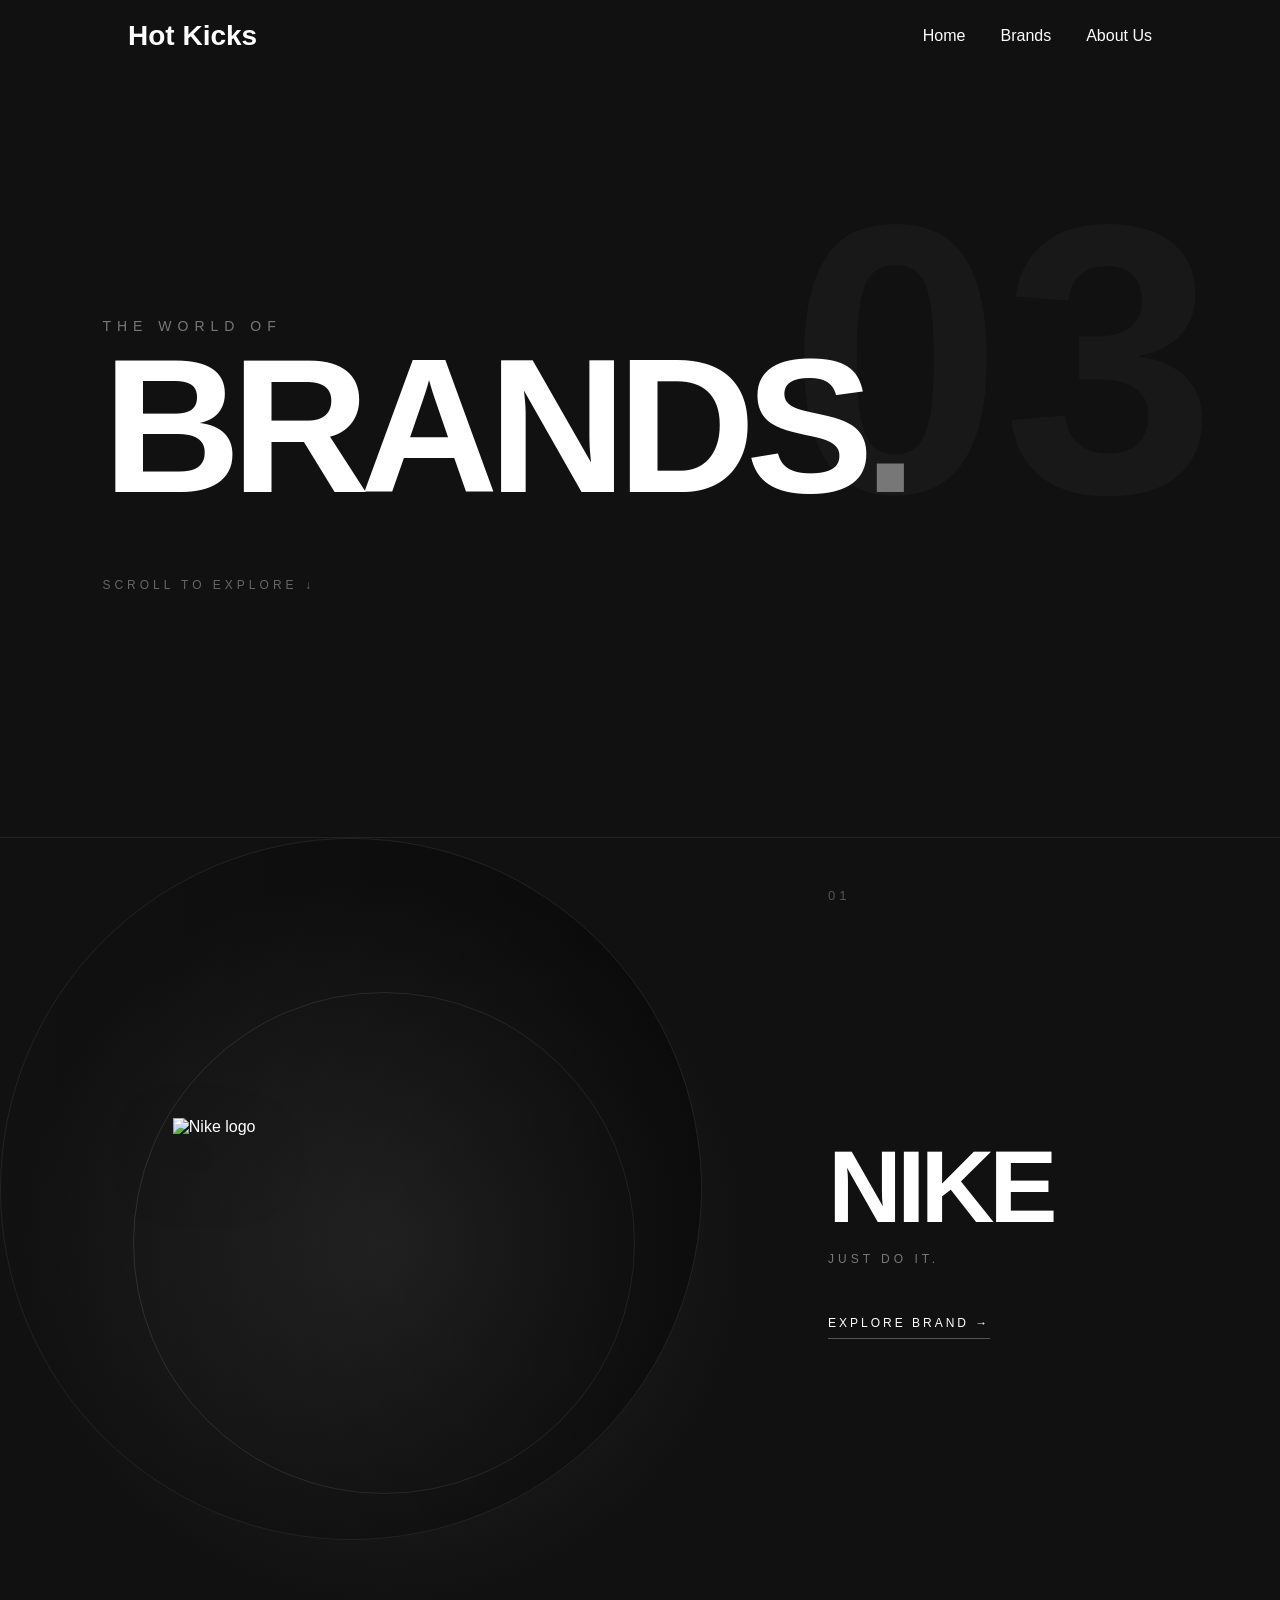
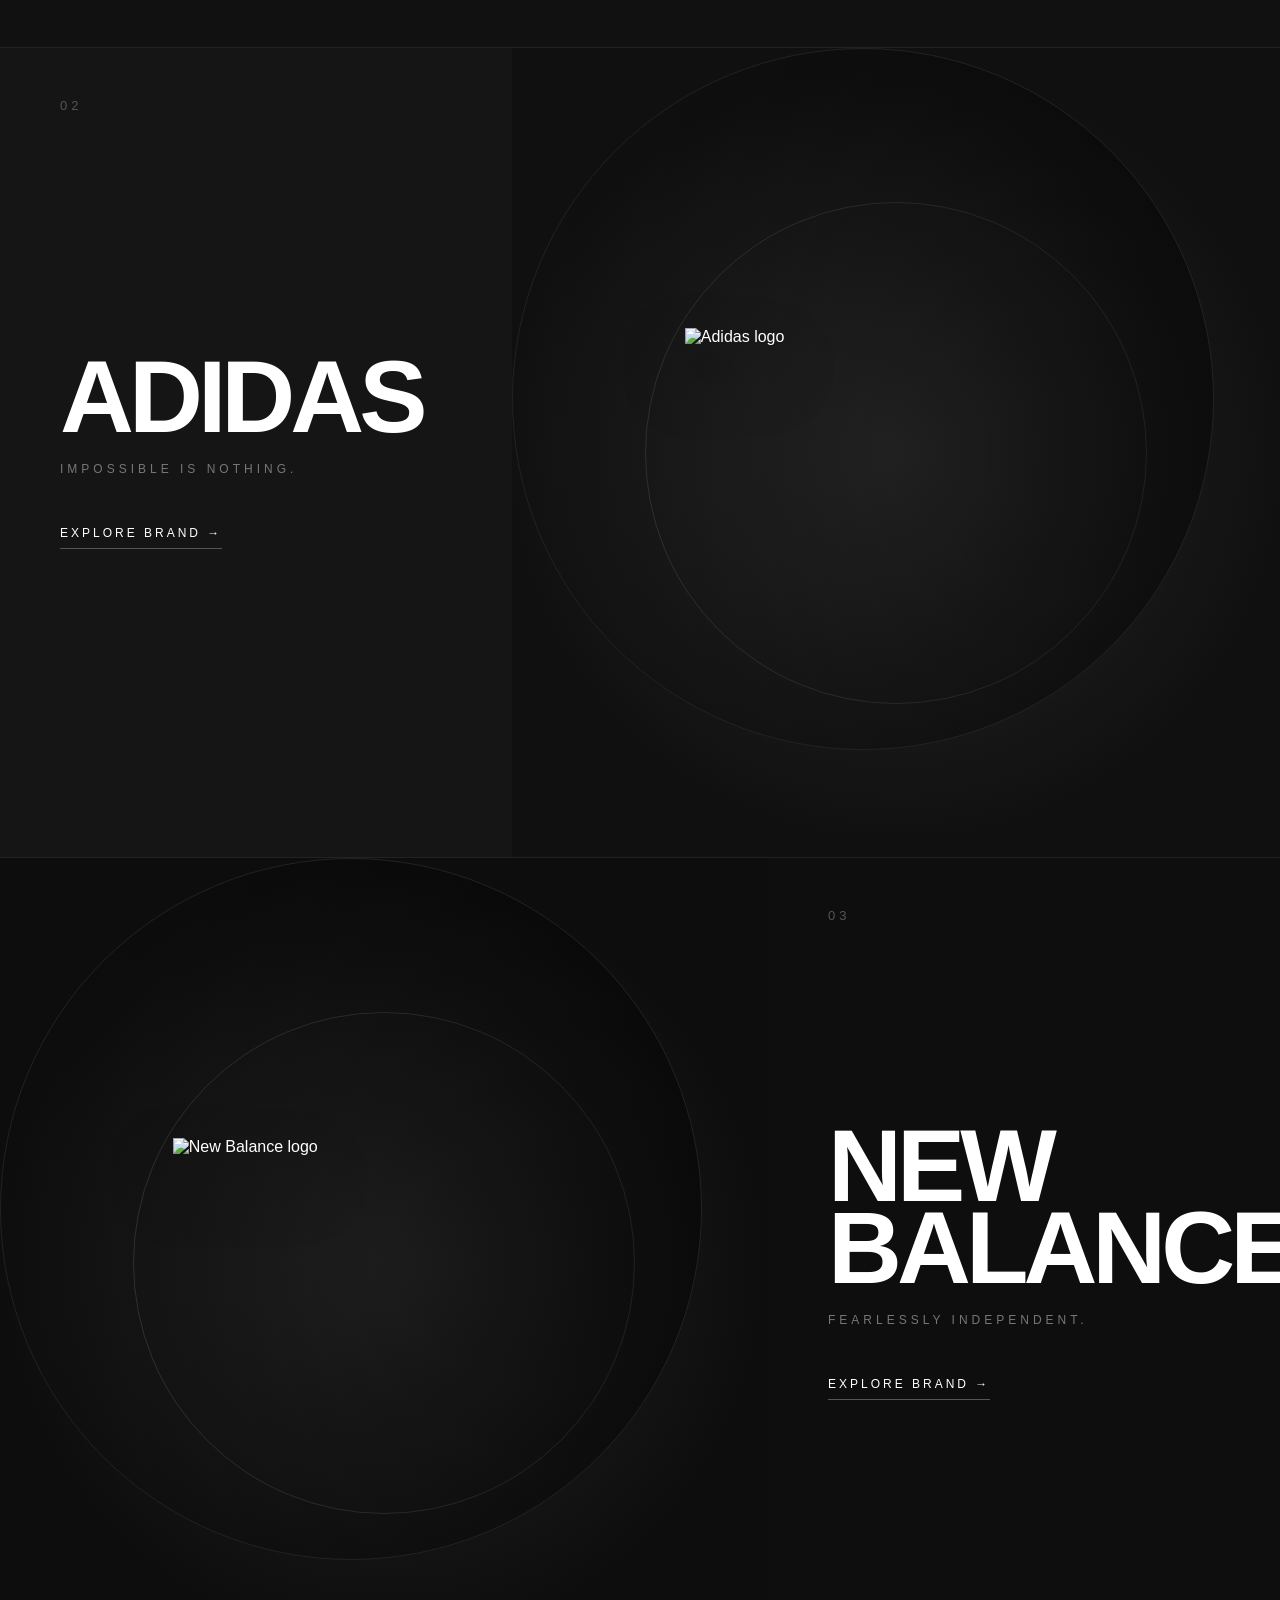
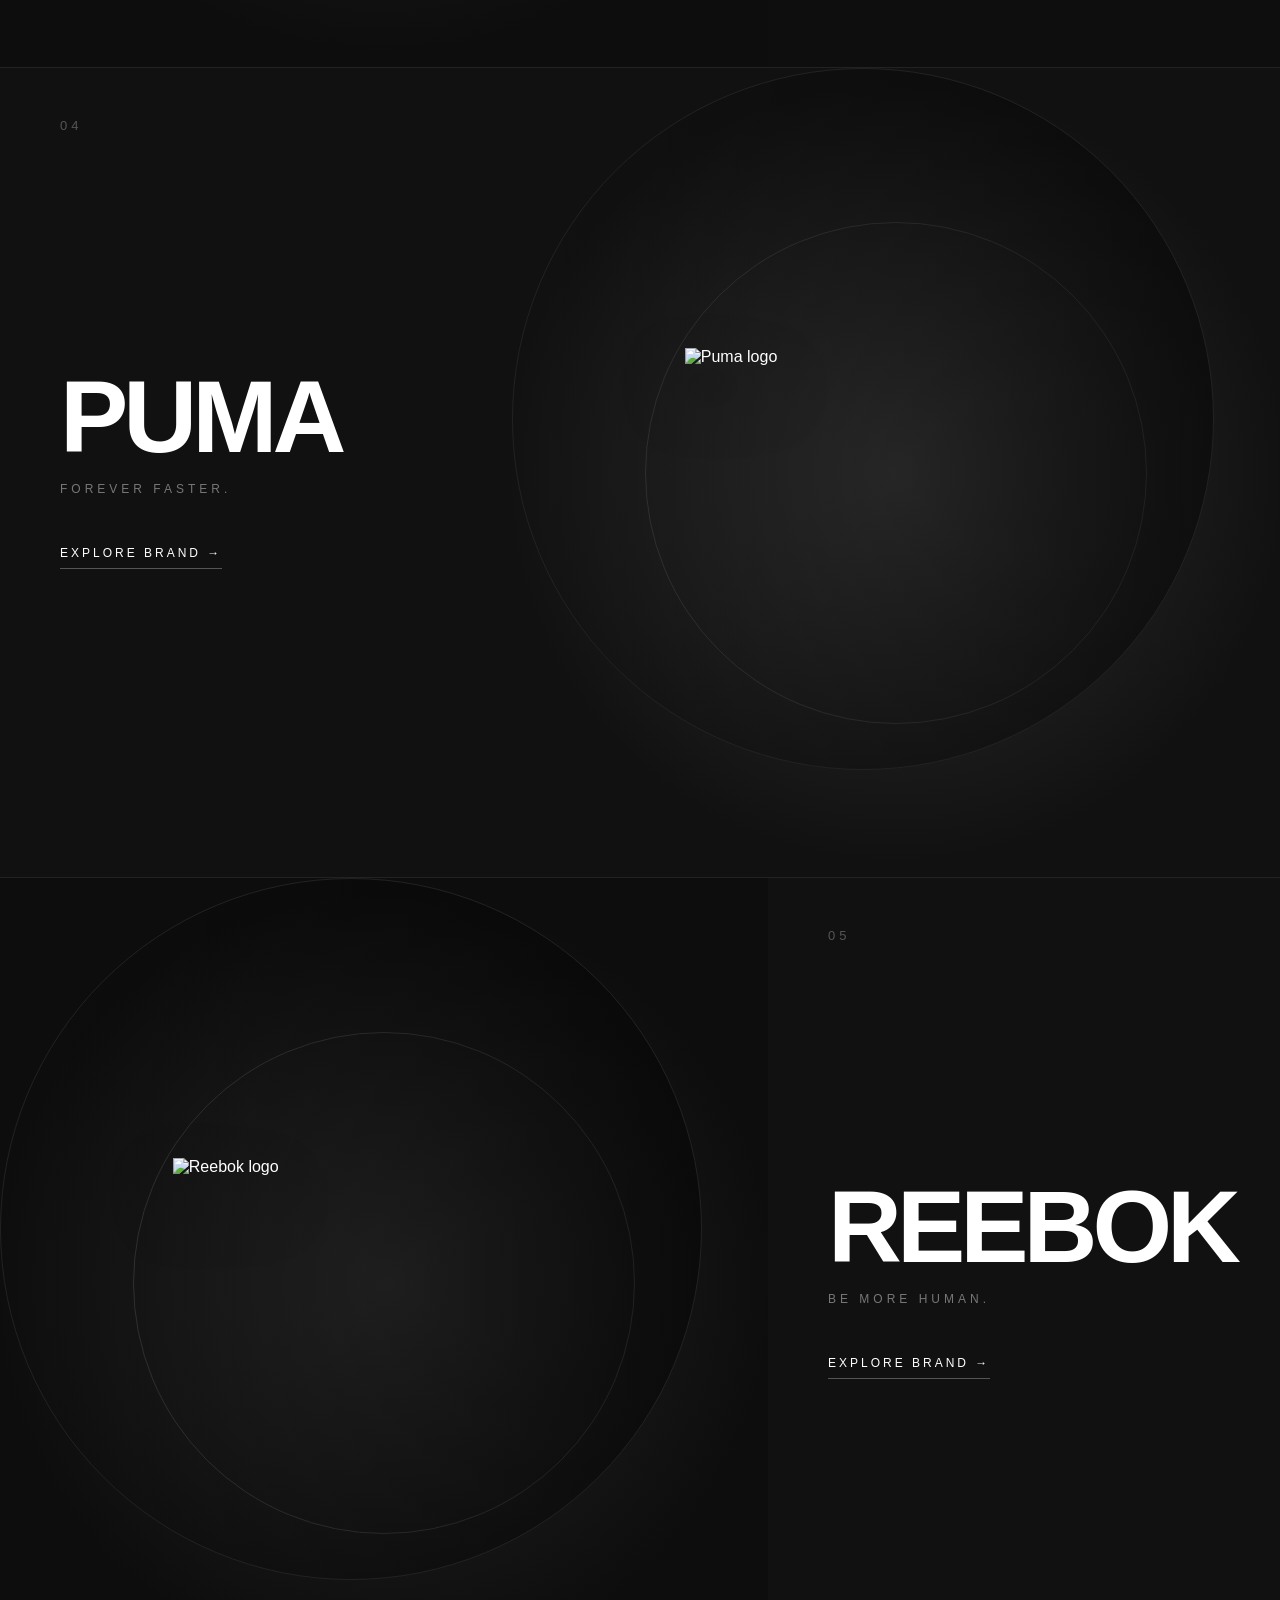
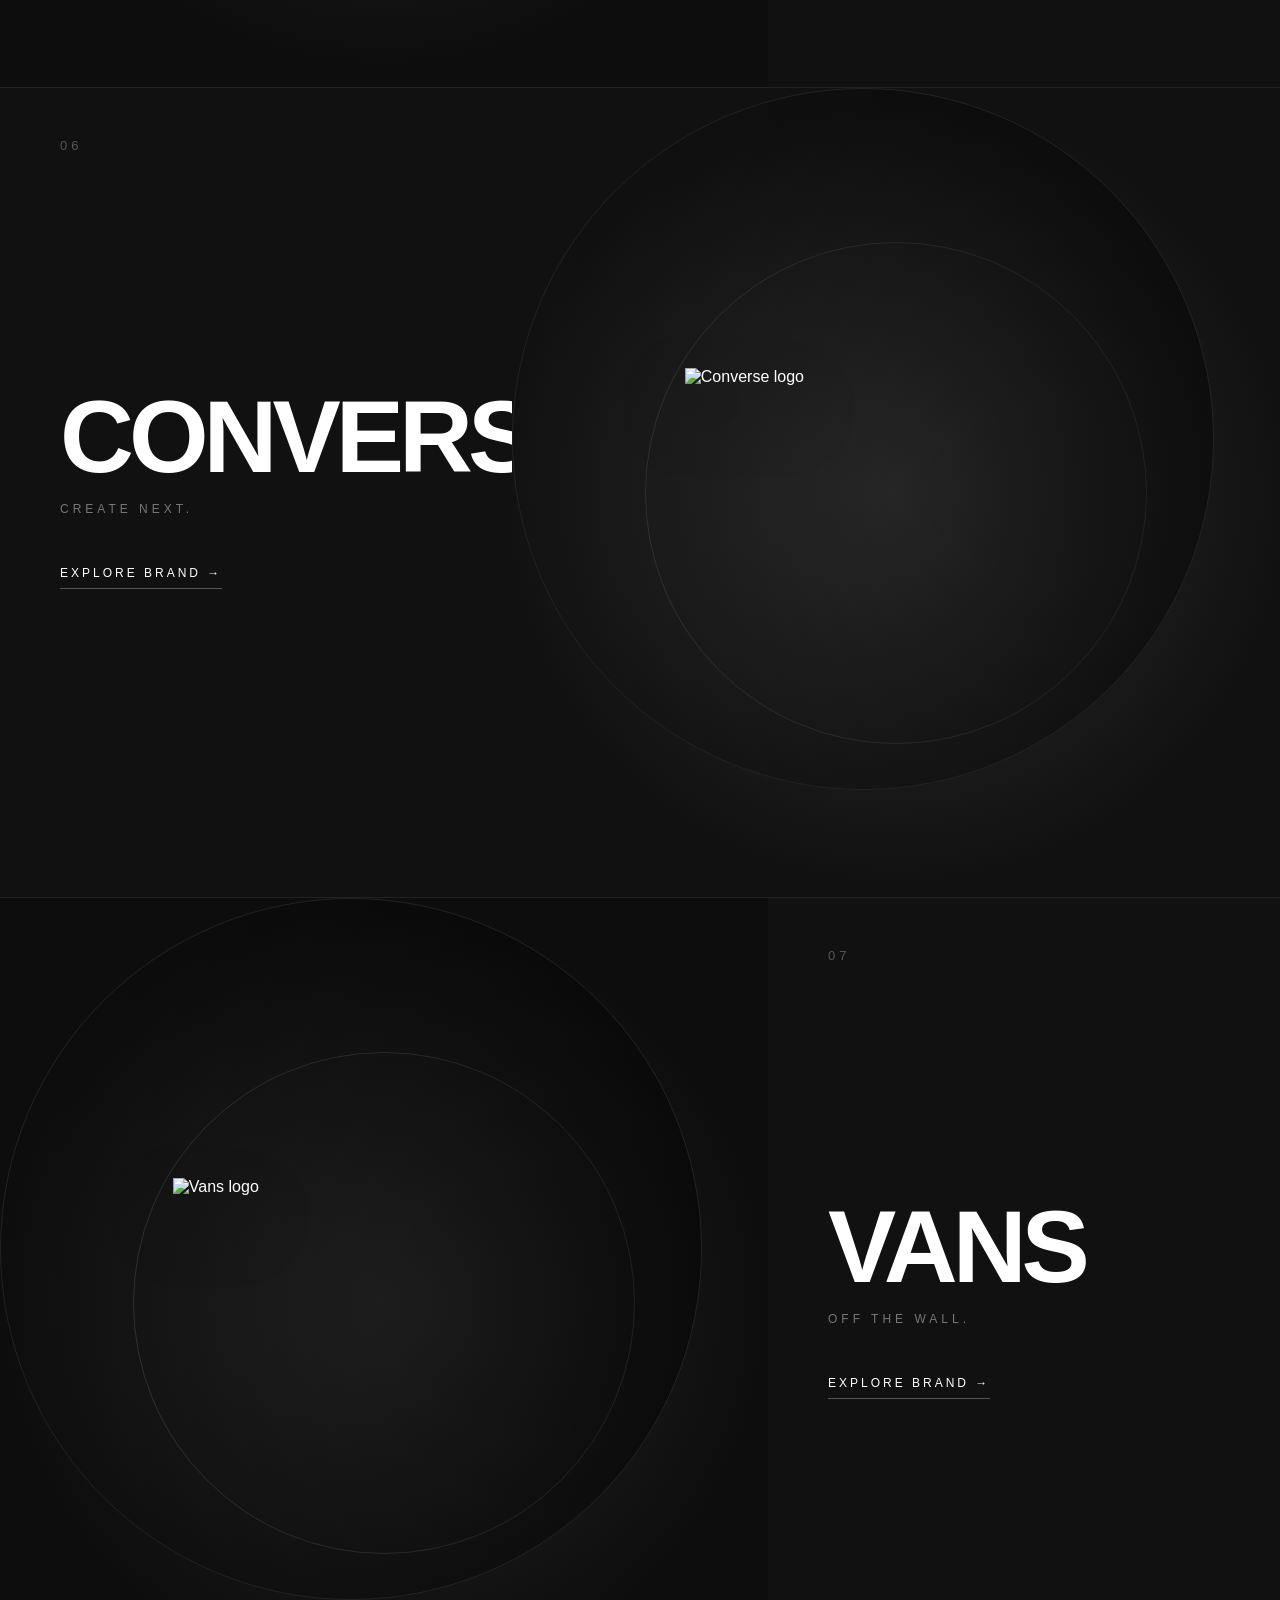
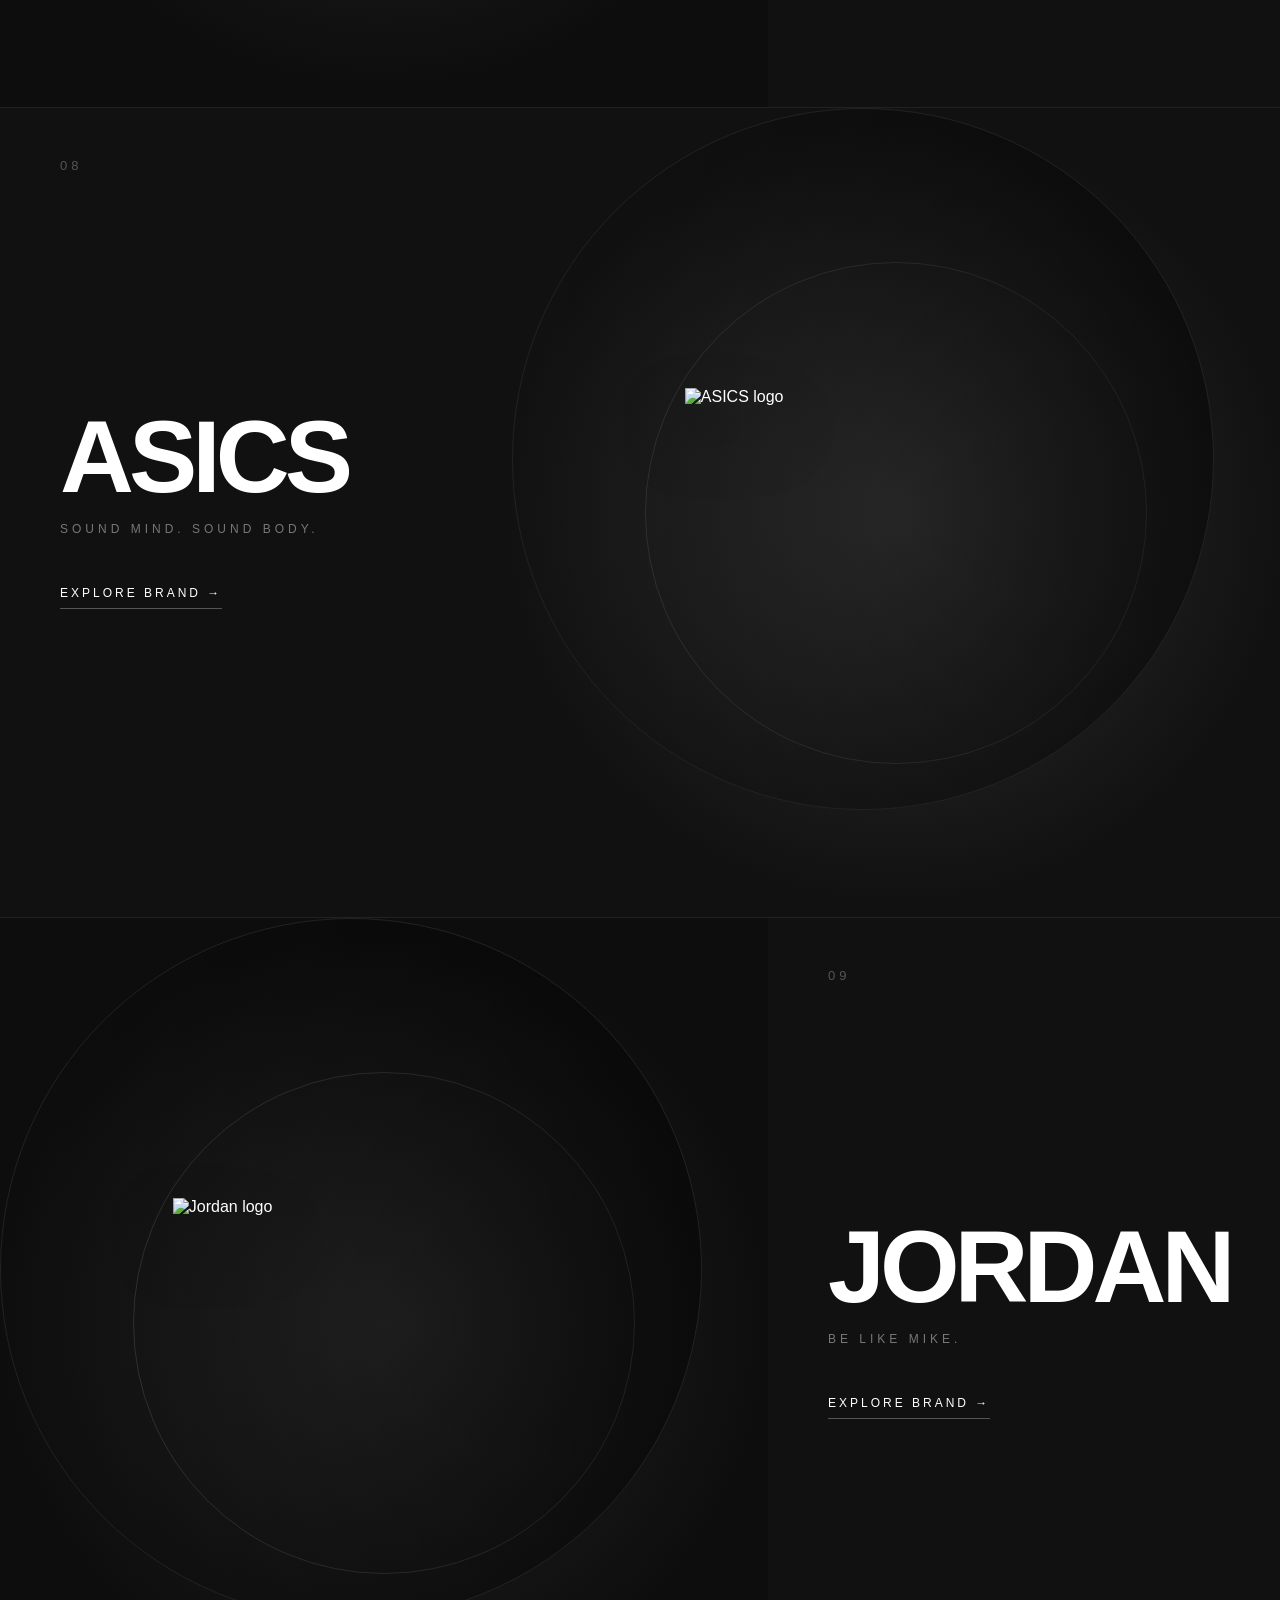
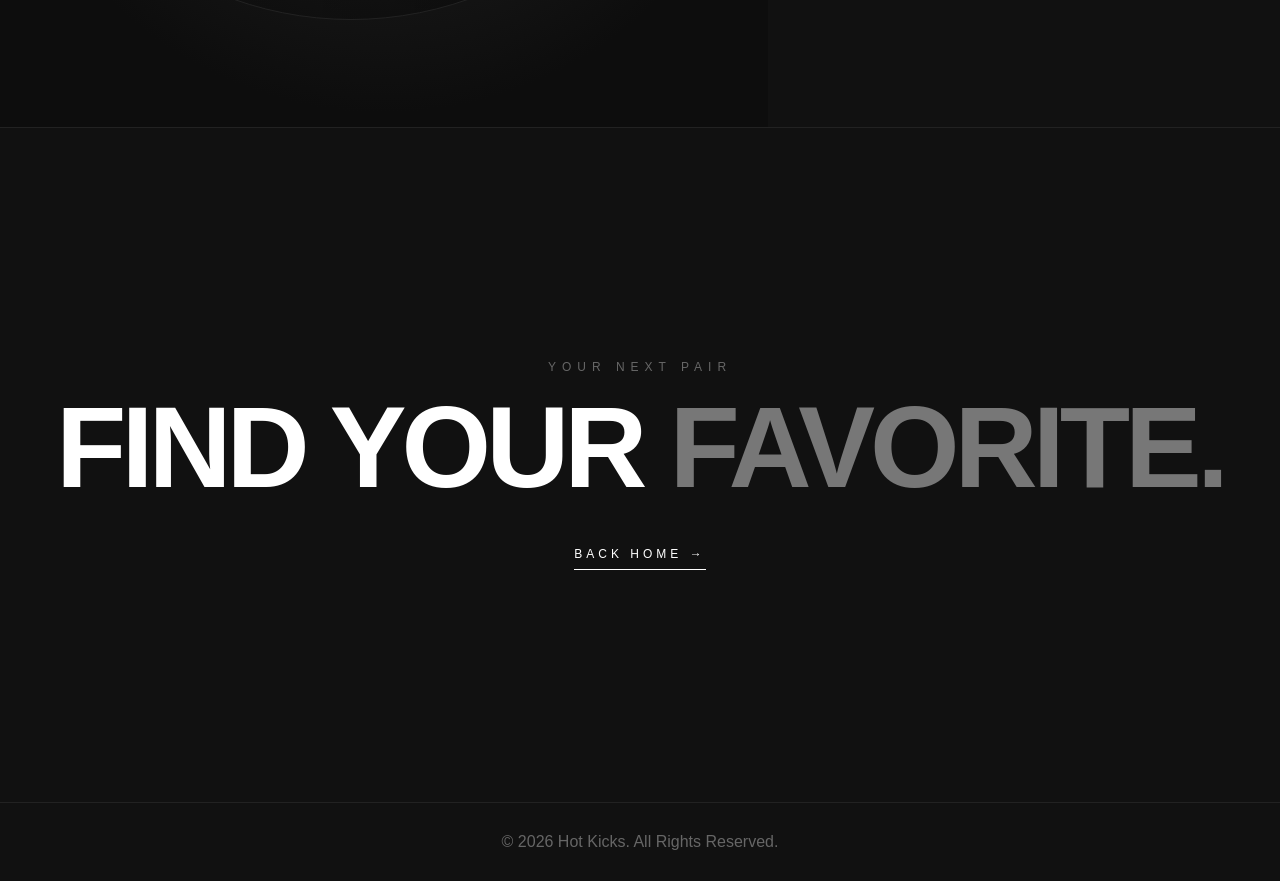
==== brands.html @ 190c1b5d "finallly" ====
<!DOCTYPE html>
<html lang="en">

<head>
    <meta charset="UTF-8">
    <meta name="viewport" content="width=device-width, initial-scale=1.0">

    <title>Hot Kicks | Brands</title>

    <link rel="stylesheet" href="style.css">
</head>

<body>

    <header>
        <nav>

            <a href="index.html" class="logo">
                Hot Kicks
            </a>

            <div class="nav-links">
                <a href="index.html">Home</a>
                <a href="brands.html">Brands</a>
                <a href="about.html">About Us</a>
            </div>

        </nav>
    </header>


    <main class="brands-page">

        <!-- HERO -->

        <section class="brands-hero">

            <p>THE WORLD OF</p>

            <h1>
                BRANDS<span>.</span>
            </h1>

            <div class="scroll-indicator">
                SCROLL TO EXPLORE ↓
            </div>

        </section>


        <!-- NIKE -->

        <a href="nike.html" class="brand-section">

            <div class="brand-image">
                <img
                    src="https://cdn.simpleicons.org/nike/ffffff"
                    alt="Nike logo">
            </div>

            <div class="brand-info">
                <span class="brand-number">01</span>

                <h2>NIKE</h2>

                <p>JUST DO IT.</p>

                <span class="explore">
                    EXPLORE BRAND →
                </span>
            </div>

        </a>


        <!-- ADIDAS -->

        <a href="adidas.html" class="brand-section reverse">

            <div class="brand-image">
                <img
                    src="https://cdn.simpleicons.org/adidas/ffffff"
                    alt="Adidas logo">
            </div>

            <div class="brand-info">
                <span class="brand-number">02</span>

                <h2>ADIDAS</h2>

                <p>IMPOSSIBLE IS NOTHING.</p>

                <span class="explore">
                    EXPLORE BRAND →
                </span>
            </div>

        </a>


        <!-- NEW BALANCE -->

        <a href="newbalance.html" class="brand-section">

            <div class="brand-image">
                <img
                    src="https://cdn.simpleicons.org/newbalance/ffffff"
                    alt="New Balance logo">
            </div>

            <div class="brand-info">
                <span class="brand-number">03</span>

                <h2>NEW<br>BALANCE</h2>

                <p>FEARLESSLY INDEPENDENT.</p>

                <span class="explore">
                    EXPLORE BRAND →
                </span>
            </div>

        </a>


        <!-- PUMA -->

        <a href="puma.html" class="brand-section reverse">

            <div class="brand-image">
                <img
                    src="https://cdn.simpleicons.org/puma/ffffff"
                    alt="Puma logo">
            </div>

            <div class="brand-info">
                <span class="brand-number">04</span>

                <h2>PUMA</h2>

                <p>FOREVER FASTER.</p>

                <span class="explore">
                    EXPLORE BRAND →
                </span>
            </div>

        </a>


        <!-- REEBOK -->

        <a href="reebok.html" class="brand-section">

            <div class="brand-image">
                <img
                    src="https://cdn.simpleicons.org/reebok/ffffff"
                    alt="Reebok logo">
            </div>

            <div class="brand-info">
                <span class="brand-number">05</span>

                <h2>REEBOK</h2>

                <p>BE MORE HUMAN.</p>

                <span class="explore">
                    EXPLORE BRAND →
                </span>
            </div>

        </a>


        <!-- CONVERSE -->

        <a href="converse.html" class="brand-section reverse">

            <div class="brand-image">
                <img
                    src="https://cdn.simpleicons.org/converse/ffffff"
                    alt="Converse logo">
            </div>

            <div class="brand-info">
                <span class="brand-number">06</span>

                <h2>CONVERSE</h2>

                <p>CREATE NEXT.</p>

                <span class="explore">
                    EXPLORE BRAND →
                </span>
            </div>

        </a>


        <!-- VANS -->

        <a href="vans.html" class="brand-section">

            <div class="brand-image">
                <img
                    src="https://cdn.simpleicons.org/vans/ffffff"
                    alt="Vans logo">
            </div>

            <div class="brand-info">
                <span class="brand-number">07</span>

                <h2>VANS</h2>

                <p>OFF THE WALL.</p>

                <span class="explore">
                    EXPLORE BRAND →
                </span>
            </div>

        </a>


        <!-- ASICS -->

        <a href="asics.html" class="brand-section reverse">

            <div class="brand-image">
                <img
                    src="https://cdn.simpleicons.org/asics/ffffff"
                    alt="ASICS logo">
            </div>

            <div class="brand-info">
                <span class="brand-number">08</span>

                <h2>ASICS</h2>

                <p>SOUND MIND. SOUND BODY.</p>

                <span class="explore">
                    EXPLORE BRAND →
                </span>
            </div>

        </a>


        <!-- JORDAN -->

        <a href="jordan.html" class="brand-section">

            <div class="brand-image">
                <img
                    src="https://cdn.simpleicons.org/jordan/ffffff"
                    alt="Jordan logo">
            </div>

            <div class="brand-info">
                <span class="brand-number">09</span>

                <h2>JORDAN</h2>

                <p>BE LIKE MIKE.</p>

                <span class="explore">
                    EXPLORE BRAND →
                </span>
            </div>

        </a>


        <!-- END -->

        <section class="brands-end">

            <p>YOUR NEXT PAIR</p>

            <h2>
                FIND YOUR
                <span>FAVORITE.</span>
            </h2>

            <a href="index.html">
                BACK HOME →
            </a>

        </section>

    </main>


    <footer>

        <p>
            © 2026 Hot Kicks. All Rights Reserved.
        </p>

    </footer>

</body>

</html>
---- style.css ----
* {
    margin: 0;
    padding: 0;
    box-sizing: border-box;
}

body {
    font-family: Arial, sans-serif;
    background: #111;
    color: white;
}

/* =========================
   NAVBAR
========================= */

header {
    padding: 20px 10%;
}

nav {
    display: flex;
    justify-content: space-between;
    align-items: center;
}

.logo {
    color: white;
    text-decoration: none;
    font-size: 28px;
    font-weight: bold;
}

.nav-links {
    display: flex;
    gap: 35px;
}

.nav-links a {
    color: white;
    text-decoration: none;
    transition: 0.2s;
}

.nav-links a:hover {
    opacity: 0.6;
}

/* =========================
   HERO
========================= */

.hero {
    min-height: 75vh;

    display: flex;
    align-items: center;
    justify-content: space-between;

    padding: 50px 8%;

    overflow: hidden;
}

.hero-text {
    max-width: 550px;
}

.tagline {
    font-weight: bold;
    letter-spacing: 4px;
    margin-bottom: 15px;
}

h1 {
    font-size: 75px;
    line-height: 0.95;
    margin-bottom: 25px;
}

h1 span {
    color: white;
}

.description {
    color: #aaa;
    font-size: 18px;
    line-height: 1.6;
    margin-bottom: 30px;
}

/* BUTTON */

button {
    background: white;
    color: black;

    border: none;
    padding: 15px 25px;

    font-size: 16px;
    font-weight: bold;

    cursor: pointer;
    border-radius: 5px;

    transition: 0.2s;
}

button:hover {
    transform: translateY(-2px);
}

/* SHOE */

.hero-shoe {
    width: 50%;

    display: flex;
    justify-content: center;
}

.hero-shoe img {
    width: 550px;
    max-width: 100%;

    transform: rotate(-15deg);
}

/* =========================
   FEATURED
========================= */

.featured {
    padding: 60px 8%;
    text-align: center;
}

.featured h2 {
    font-size: 35px;
    margin-bottom: 30px;
}

.shoe-cards {
    display: flex;
    justify-content: center;
    gap: 20px;
}

.shoe-cards article {
    background: #1c1c1c;

    padding: 30px;
    width: 250px;

    border-radius: 10px;
}

.shoe-cards h3 {
    margin-bottom: 10px;
}

.shoe-cards p {
    color: #aaa;
}

/* =========================
   GENERAL PAGES
========================= */

.page {
    min-height: 80vh;
    padding: 70px 8%;
}

.page-heading {
    text-align: center;
    margin-bottom: 60px;
}

.page-heading h1 {
    margin-bottom: 20px;
}

.page-heading p {
    color: #aaa;
    font-size: 18px;
}

/* =========================
   BRANDS
========================= */

.brands {
    display: flex;
    justify-content: center;
    gap: 30px;
    flex-wrap: wrap;
}

.brand-card {
    width: 280px;
    padding: 25px;

    background: #1c1c1c;
    border-radius: 12px;

    text-align: center;

    transition: 0.2s;
}

.brand-card:hover {
    transform: translateY(-5px);
}

.brand-card img {
    width: 380px;
    height: 250px;

    object-fit: contain;

    background: white;
    border-radius: 8px;

    margin-bottom: 20px;
}

.brand-card h2 {
    margin-bottom: 8px;
}

.brand-card p {
    color: #aaa;
}

/* =========================
   ABOUT
========================= */

.about {
    max-width: 800px;
    margin: auto;
}

.about h1 {
    margin-bottom: 30px;
}

.about p {
    color: #aaa;
    font-size: 18px;
    line-height: 1.8;
    margin-bottom: 20px;
}

.contact-info {
    max-width: 800px;
    margin: 70px auto 0;

    padding: 30px;

    background: #1c1c1c;
    border-radius: 10px;
}

.contact-info h2 {
    margin-bottom: 20px;
}

.contact-info p {
    color: #aaa;
    margin: 10px 0;
}

/* =========================
   FOOTER
========================= */

footer {
    text-align: center;
    padding: 30px;

    color: #666;
    border-top: 1px solid #222;
}

/* =========================
   MOBILE
========================= */

@media (max-width: 800px) {

    header {
        padding: 20px;
    }

    nav {
        flex-direction: column;
        gap: 20px;
    }

    .nav-links {
        gap: 20px;
    }

    .hero {
        flex-direction: column;
        text-align: center;

        padding: 60px 20px;
    }

    .hero-text {
        max-width: 100%;
    }

    h1 {
        font-size: 55px;
    }

    .hero-shoe {
        width: 100%;
        margin-top: 40px;
    }

    .shoe-cards {
        flex-direction: column;
        align-items: center;
    }

    .page {
        padding: 50px 20px;
    }
}
/* =========================
   BIG BRAND PAGE
========================= */

.brand-page {
    padding: 60px 6%;
}

.brand-title {
    margin-bottom: 50px;
}

.brand-title p {
    font-size: 14px;
    letter-spacing: 5px;
    color: #777;
    margin-bottom: 10px;
}

.brand-title h1 {
    font-size: clamp(50px, 9vw, 130px);
    line-height: 0.8;
}


/* BRAND GRID */

.brand-grid {
    display: grid;
    grid-template-columns: 1.4fr 0.8fr;
    grid-template-rows: 450px 450px;

    gap: 15px;
}


/* BRAND IMAGE */

.big-brand {
    position: relative;
    overflow: hidden;

    display: block;

    text-decoration: none;
    color: white;

    background: #222;
}


/* NIKE BIG */

.big-brand.nike {
    grid-row: span 2;
}


/* IMAGE */

.big-brand img {
    width: 100%;
    height: 100%;

    object-fit: cover;

    transition: transform 0.6s ease;
}


/* DARK GRADIENT */

.big-brand::after {
    content: "";

    position: absolute;
    inset: 0;

    background: linear-gradient(
        transparent 35%,
        rgba(0, 0, 0, 0.9)
    );
}


/* TEXT */

.brand-overlay {
    position: absolute;

    left: 35px;
    right: 35px;
    bottom: 30px;

    z-index: 2;
}

.brand-overlay span {
    font-size: 14px;
    color: #aaa;
    letter-spacing: 3px;
}

.brand-overlay h2 {
    font-size: clamp(45px, 6vw, 90px);
    line-height: 0.9;

    margin: 8px 0;
}

.brand-overlay p {
    font-size: 13px;
    letter-spacing: 3px;
    color: #ccc;
}


/* HOVER */

.big-brand:hover img {
    transform: scale(1.08);
}

.big-brand:hover .brand-overlay h2 {
    letter-spacing: 5px;
}


/* MOBILE */

@media (max-width: 800px) {

    .brand-page {
        padding: 40px 20px;
    }

    .brand-title h1 {
        font-size: 55px;
    }

    .brand-grid {
        display: flex;
        flex-direction: column;
    }

    .big-brand,
    .big-brand.nike {
        height: 400px;
    }

}
/* =========================================
   ANIMATED ABOUT PAGE
========================================= */


/* HERO */

.about-hero {
    min-height: 90vh;

    position: relative;

    display: flex;
    align-items: center;

    overflow: hidden;

    padding: 80px 8%;
}


/* HUGE BACKGROUND TEXT */

.background-text {
    position: absolute;

    font-size: 25vw;
    font-weight: 900;

    color: #181818;

    left: -30px;
    bottom: -40px;

    line-height: 0.7;

    pointer-events: none;
}


/* HERO CONTENT */

.about-hero-content {
    position: relative;
    z-index: 5;

    max-width: 800px;
}

.about-label,
.section-label {
    font-size: 13px;

    letter-spacing: 5px;

    color: #888;

    margin-bottom: 20px;
}


.about-hero h1 {
    font-size: clamp(55px, 8vw, 120px);

    line-height: 0.88;

    letter-spacing: -5px;

    margin-bottom: 35px;
}

.about-hero h1 span,
.values h2 span,
.about-end h2 span {
    color: #888;
}


.about-intro {
    max-width: 500px;

    color: #aaa;

    font-size: 18px;

    line-height: 1.7;

    margin-bottom: 30px;
}


/* BUTTON */

.scroll-button {
    display: inline-block;

    padding: 14px 22px;

    border: 1px solid #444;

    color: white;

    text-decoration: none;

    border-radius: 50px;

    transition: 0.3s;
}

.scroll-button:hover {
    background: white;
    color: black;
}


/* =========================================
   FLOATING SHOES
========================================= */

.floating-shoe {
    position: absolute;

    width: 300px;

    z-index: 2;

    opacity: 0.85;

    pointer-events: none;

    filter: drop-shadow(0 20px 30px rgba(0, 0, 0, 0.6));
}


/* FIRST */

.shoe-one {
    right: 5%;
    top: 15%;

    transform: rotate(-20deg);

    animation: floatOne 6s ease-in-out infinite;
}


/* SECOND */

.shoe-two {
    right: 25%;
    bottom: 5%;

    width: 220px;

    transform: rotate(15deg);

    opacity: 0.45;

    animation: floatTwo 7s ease-in-out infinite;
}


/* THIRD */

.shoe-three {
    right: -5%;
    bottom: 30%;

    width: 180px;

    transform: rotate(30deg);

    opacity: 0.25;

    animation: floatThree 8s ease-in-out infinite;
}


/* ANIMATIONS */

@keyframes floatOne {

    0%, 100% {
        transform: translateY(0) rotate(-20deg);
    }

    50% {
        transform: translateY(-35px) rotate(-10deg);
    }

}


@keyframes floatTwo {

    0%, 100% {
        transform: translateY(0) rotate(15deg);
    }

    50% {
        transform: translateY(30px) rotate(5deg);
    }

}


@keyframes floatThree {

    0%, 100% {
        transform: translateY(0) rotate(30deg);
    }

    50% {
        transform: translateY(-25px) rotate(40deg);
    }

}


/* =========================================
   STORY
========================================= */

.story {
    min-height: 80vh;

    display: grid;

    grid-template-columns: 200px 1fr;

    gap: 80px;

    padding: 150px 12%;

    border-top: 1px solid #222;
}


.story-number {
    font-size: 80px;

    color: #333;

    font-weight: bold;
}


.story-content {
    max-width: 800px;
}


.story-content h2 {
    font-size: clamp(50px, 7vw, 100px);

    line-height: 0.9;

    margin-bottom: 40px;
}


.story-content p {
    color: #999;

    max-width: 650px;

    font-size: 18px;

    line-height: 1.8;

    margin-bottom: 20px;
}


/* =========================================
   MOVING SHOE MARQUEE
========================================= */

.shoe-marquee {
    overflow: hidden;

    padding: 60px 0;

    border-top: 1px solid #222;
    border-bottom: 1px solid #222;

    transform: rotate(-2deg);

    background: #151515;
}


.marquee-track {
    display: flex;

    width: max-content;

    animation: marquee 18s linear infinite;
}


.marquee-track img {
    width: 220px;

    height: 140px;

    object-fit: contain;

    margin: 0 30px;

    filter: grayscale(1);

    transition: 0.3s;
}


.marquee-track img:hover {
    filter: grayscale(0);

    transform: scale(1.15) rotate(5deg);
}


@keyframes marquee {

    from {
        transform: translateX(0);
    }

    to {
        transform: translateX(-50%);
    }

}


/* =========================================
   VALUES
========================================= */

.values {
    padding: 150px 8%;
}


.values > h2 {
    font-size: clamp(50px, 7vw, 100px);

    line-height: 0.9;

    margin-bottom: 80px;
}


.value-grid {
    display: grid;

    grid-template-columns: repeat(3, 1fr);

    gap: 20px;
}


.value-grid article {
    padding: 40px;

    min-height: 300px;

    background: #181818;

    border: 1px solid #252525;

    transition: 0.4s;
}


.value-grid article:hover {
    transform: translateY(-10px);

    background: #202020;
}


.value-grid span {
    color: #555;

    font-size: 14px;

    letter-spacing: 3px;
}


.value-grid h3 {
    font-size: 35px;

    margin: 70px 0 15px;
}


.value-grid p {
    color: #888;

    line-height: 1.6;
}


/* =========================================
   FINAL SECTION
========================================= */

.about-end {
    min-height: 70vh;

    position: relative;

    overflow: hidden;

    display: flex;

    align-items: center;

    justify-content: center;

    text-align: center;

    border-top: 1px solid #222;
}


.end-shoe {
    position: absolute;

    width: 700px;

    max-width: 80%;

    opacity: 0.12;

    transform: rotate(-15deg);

    animation: finalFloat 5s ease-in-out infinite;
}


.about-end div {
    position: relative;

    z-index: 2;
}


.about-end p {
    letter-spacing: 5px;

    color: #777;

    margin-bottom: 20px;
}


.about-end h2 {
    font-size: clamp(50px, 8vw, 110px);

    line-height: 0.9;

    margin-bottom: 40px;
}


.about-end a {
    color: white;

    text-decoration: none;

    border-bottom: 1px solid white;

    padding-bottom: 5px;
}


@keyframes finalFloat {

    0%, 100% {
        transform: translateY(0) rotate(-15deg);
    }

    50% {
        transform: translateY(-30px) rotate(-8deg);
    }

}


/* =========================================
   MOBILE
========================================= */

@media (max-width: 800px) {

    .about-hero {
        min-height: 80vh;

        padding: 60px 20px;
    }


    .about-hero h1 {
        letter-spacing: -3px;
    }


    .floating-shoe {
        opacity: 0.2;
    }


    .shoe-one {
        right: -100px;
        top: 10%;
    }


    .shoe-two {
        right: -50px;
    }


    .story {
        display: block;

        padding: 100px 20px;
    }


    .story-number {
        margin-bottom: 40px;
    }


    .value-grid {
        grid-template-columns: 1fr;
    }


    .values {
        padding: 100px 20px;
    }


    .value-grid article {
        min-height: 250px;
    }


    .about-end {
        padding: 80px 20px;
    }

}
/* =========================================
   ANIMATED BRANDS PAGE
========================================= */

.brands-page {
    overflow: hidden;
}


/* =========================================
   HERO
========================================= */

.brands-hero {
    min-height: 85vh;

    padding: 100px 8%;

    display: flex;

    flex-direction: column;

    justify-content: center;

    position: relative;
}


.brands-hero::before {
    content: "03";

    position: absolute;

    right: 5%;
    top: 20%;

    font-size: 30vw;

    font-weight: 900;

    color: #181818;

    line-height: 0.7;

    z-index: -1;
}


.brands-hero p {
    letter-spacing: 6px;

    color: #777;

    font-size: 14px;

    margin-bottom: 20px;
}


.brands-hero h1 {
    font-size: clamp(80px, 15vw, 220px);

    line-height: 0.75;

    letter-spacing: -10px;

    margin: 0;
}


.brands-hero h1 span {
    color: #777;
}


.scroll-indicator {
    margin-top: 80px;

    font-size: 12px;

    letter-spacing: 4px;

    color: #666;
}


/* =========================================
   BRAND SECTIONS
========================================= */

.brand-section {
    min-height: 90vh;

    display: grid;

    grid-template-columns: 60% 40%;

    position: relative;

    text-decoration: none;

    color: white;

    border-top: 1px solid #222;

    transition: 0.5s;
}


.brand-section.reverse {
    grid-template-columns: 40% 60%;
}


.brand-section.reverse .brand-image {
    order: 2;
}


.brand-section.reverse .brand-info {
    order: 1;
}


/* =========================================
   BRAND IMAGE
========================================= */

.brand-image {
    position: relative;

    overflow: hidden;

    background: #181818;
}


.brand-image::after {
    content: "";

    position: absolute;

    inset: 0;

    background: linear-gradient(
        90deg,
        transparent,
        rgba(0, 0, 0, 0.4)
    );

    pointer-events: none;
}


.brand-image img {
    width: 100%;
    height: 100%;

    object-fit: cover;

    transition:
        transform 0.8s cubic-bezier(.2,.8,.2,1),
        filter 0.8s;

    filter: grayscale(100%);
}


.brand-section:hover .brand-image img {
    transform: scale(1.08);

    filter: grayscale(0%);
}


/* =========================================
   BRAND INFO
========================================= */

.brand-info {
    position: relative;

    padding: 80px 60px;

    display: flex;

    flex-direction: column;

    justify-content: center;

    background: #111;
}


.brand-number {
    position: absolute;

    top: 50px;
    left: 60px;

    font-size: 13px;

    letter-spacing: 4px;

    color: #555;
}


.brand-info h2 {
    font-size: clamp(60px, 8vw, 130px);

    line-height: 0.8;

    letter-spacing: -5px;

    margin-bottom: 25px;

    transition: 0.5s;
}


.brand-section:hover .brand-info h2 {
    transform: translateX(15px);

    letter-spacing: -2px;
}


.brand-info p {
    color: #777;

    letter-spacing: 4px;

    font-size: 12px;

    margin-bottom: 50px;
}


.explore {
    color: white;

    font-size: 12px;

    letter-spacing: 3px;

    width: fit-content;

    border-bottom: 1px solid #555;

    padding-bottom: 8px;

    transition: 0.3s;
}


.brand-section:hover .explore {
    border-color: white;

    padding-right: 15px;
}


/* =========================================
   DIFFERENT BRAND FEEL
========================================= */

.brand-section:nth-of-type(2) .brand-info {
    background: #151515;
}


.brand-section:nth-of-type(3) .brand-info {
    background: #0e0e0e;
}


/* =========================================
   END SECTION
========================================= */

.brands-end {
    min-height: 75vh;

    display: flex;

    flex-direction: column;

    justify-content: center;

    align-items: center;

    text-align: center;

    padding: 100px 20px;

    border-top: 1px solid #222;
}


.brands-end p {
    color: #666;

    letter-spacing: 6px;

    font-size: 12px;

    margin-bottom: 25px;
}


.brands-end h2 {
    font-size: clamp(55px, 9vw, 130px);

    line-height: 0.85;

    letter-spacing: -5px;

    margin-bottom: 50px;
}


.brands-end h2 span {
    color: #777;
}


.brands-end a {
    color: white;

    text-decoration: none;

    font-size: 12px;

    letter-spacing: 4px;

    border-bottom: 1px solid white;

    padding-bottom: 8px;
}


/* =========================================
   MOBILE
========================================= */

@media (max-width: 800px) {

    .brands-hero {
        min-height: 70vh;

        padding: 70px 20px;
    }


    .brands-hero h1 {
        font-size: 80px;

        letter-spacing: -5px;
    }


    .brand-section,
    .brand-section.reverse {
        display: flex;

        flex-direction: column;

        min-height: auto;
    }


    .brand-section.reverse .brand-image,
    .brand-section.reverse .brand-info {
        order: initial;
    }


    .brand-image {
        height: 55vh;
    }


    .brand-info {
        min-height: 400px;

        padding: 60px 30px;
    }


    .brand-number {
        left: 30px;
        top: 30px;
    }


    .brand-info h2 {
        font-size: 70px;
    }


    .brands-end h2 {
        font-size: 60px;
    }

}
/* =========================================
   HOME PAGE
========================================= */

.home-hero {
    min-height: 88vh;

    position: relative;

    display: flex;

    align-items: center;

    overflow: hidden;

    padding: 60px 8%;
}


/* HUGE BACKGROUND */

.hero-background {
    position: absolute;

    left: -30px;
    bottom: -50px;

    font-size: 28vw;

    font-weight: 900;

    line-height: 0.7;

    color: #181818;

    pointer-events: none;
}


/* HERO CONTENT */

.home-content {
    position: relative;

    z-index: 5;

    max-width: 600px;
}


.home-label {
    color: #777;

    font-size: 12px;

    letter-spacing: 5px;

    margin-bottom: 25px;
}


.home-content h1 {
    font-size: clamp(75px, 10vw, 150px);

    line-height: 0.78;

    letter-spacing: -7px;

    margin-bottom: 40px;
}


.home-content h1 span {
    color: #777;
}


.home-description {
    color: #888;

    max-width: 450px;

    font-size: 17px;

    line-height: 1.7;

    margin-bottom: 35px;
}


/* HERO BUTTON */

.hero-button {
    display: inline-block;

    color: black;

    background: white;

    text-decoration: none;

    padding: 16px 25px;

    font-size: 12px;

    font-weight: bold;

    letter-spacing: 2px;

    transition: 0.3s;
}


.hero-button:hover {
    transform: translateY(-5px);

    padding-left: 35px;

    padding-right: 35px;
}


/* =========================================
   MAIN SHOE
========================================= */

.main-shoe {
    position: absolute;

    right: 5%;

    width: 52%;

    display: flex;

    justify-content: center;

    align-items: center;

    z-index: 3;
}


.main-shoe img {
    width: 650px;

    max-width: 100%;

    transform: rotate(-15deg);

    filter: drop-shadow(
        0 40px 30px rgba(0, 0, 0, 0.8)
    );

    animation: heroShoeFloat 5s ease-in-out infinite;
}


/* GLOW */

.shoe-glow {
    position: absolute;

    width: 450px;
    height: 450px;

    background: white;

    opacity: 0.03;

    border-radius: 50%;

    filter: blur(100px);
}


@keyframes heroShoeFloat {

    0%, 100% {
        transform: translateY(0) rotate(-15deg);
    }

    50% {
        transform: translateY(-25px) rotate(-10deg);
    }

}


/* SIDE TEXT */

.hero-side-text {
    position: absolute;

    right: 20px;

    top: 50%;

    transform: rotate(90deg);

    color: #444;

    letter-spacing: 5px;

    font-size: 11px;
}


/* SCROLL */

.hero-scroll {
    position: absolute;

    bottom: 30px;
    left: 8%;

    color: #555;

    font-size: 11px;

    letter-spacing: 4px;
}


/* =========================================
   TICKER
========================================= */

.ticker {
    overflow: hidden;

    padding: 25px 0;

    background: white;

    color: black;

    transform: rotate(-2deg) scale(1.02);

    margin: 20px 0;
}


.ticker-track {
    display: flex;

    width: max-content;

    animation: tickerMove 18s linear infinite;
}


.ticker span {
    font-size: 20px;

    font-weight: bold;

    letter-spacing: 3px;

    margin: 0 40px;
}


@keyframes tickerMove {

    from {
        transform: translateX(0);
    }

    to {
        transform: translateX(-50%);
    }

}


/* =========================================
   INTRO
========================================= */

.home-intro {
    min-height: 80vh;

    display: grid;

    grid-template-columns: 200px 1fr;

    gap: 80px;

    padding: 150px 12%;

    align-items: center;
}


.intro-number {
    font-size: 80px;

    color: #333;

    font-weight: bold;
}


.section-label {
    color: #777;

    font-size: 12px;

    letter-spacing: 5px;

    margin-bottom: 25px;
}


.home-intro h2 {
    font-size: clamp(55px, 8vw, 120px);

    line-height: 0.82;

    letter-spacing: -5px;

    margin-bottom: 40px;
}


.home-intro h2 span {
    color: #777;
}


.intro-text {
    max-width: 600px;

    color: #888;

    font-size: 18px;

    line-height: 1.8;
}


/* =========================================
   FEATURED
========================================= */

.home-featured {
    padding: 120px 8%;

    border-top: 1px solid #222;
}


.featured-heading {
    display: flex;

    justify-content: space-between;

    align-items: end;

    margin-bottom: 60px;
}


.featured-heading h2 {
    font-size: clamp(60px, 8vw, 120px);

    line-height: 0.8;

    letter-spacing: -5px;
}


.featured-heading h2 span {
    color: #777;
}


.featured-heading a {
    color: #777;

    text-decoration: none;

    font-size: 11px;

    letter-spacing: 3px;

    border-bottom: 1px solid #444;

    padding-bottom: 8px;
}


.featured-grid {
    display: grid;

    grid-template-columns: repeat(3, 1fr);

    gap: 15px;
}


.featured-item {
    color: white;

    text-decoration: none;
}


.featured-image {
    height: 500px;

    overflow: hidden;

    background: #181818;
}


.featured-image img {
    width: 100%;
    height: 100%;

    object-fit: cover;

    filter: grayscale(1);

    transition:
        transform 0.7s,
        filter 0.7s;
}


.featured-item:hover .featured-image img {
    transform: scale(1.08);

    filter: grayscale(0);
}


.featured-info {
    padding: 25px 0;
}


.featured-info span {
    color: #555;

    font-size: 11px;

    letter-spacing: 3px;
}


.featured-info h3 {
    font-size: 35px;

    line-height: 0.9;

    margin: 15px 0 25px;
}


.featured-info p {
    color: #777;

    font-size: 11px;

    letter-spacing: 3px;
}


/* =========================================
   FINAL CTA
========================================= */

.home-end {
    min-height: 80vh;

    position: relative;

    overflow: hidden;

    display: flex;

    align-items: center;

    justify-content: center;

    text-align: center;

    border-top: 1px solid #222;
}


.end-floating-shoe {
    position: absolute;

    width: 750px;

    max-width: 80%;

    opacity: 0.1;

    transform: rotate(-15deg);

    animation: finalShoe 6s ease-in-out infinite;
}


.home-end div {
    position: relative;

    z-index: 2;
}


.home-end p {
    color: #666;

    letter-spacing: 5px;

    font-size: 11px;

    margin-bottom: 25px;
}


.home-end h2 {
    font-size: clamp(70px, 10vw, 150px);

    line-height: 0.78;

    letter-spacing: -7px;

    margin-bottom: 50px;
}


.home-end h2 span {
    color: #777;
}


.home-end a {
    color: white;

    text-decoration: none;

    font-size: 12px;

    letter-spacing: 4px;

    border-bottom: 1px solid white;

    padding-bottom: 8px;
}


@keyframes finalShoe {

    0%, 100% {
        transform: translateY(0) rotate(-15deg);
    }

    50% {
        transform: translateY(-35px) rotate(-8deg);
    }

}


/* =========================================
   MOBILE
========================================= */

@media (max-width: 800px) {

    .home-hero {
        min-height: 90vh;

        padding: 50px 20px;

        align-items: flex-start;
    }


    .home-content h1 {
        font-size: 75px;

        letter-spacing: -5px;
    }


    .main-shoe {
        right: -100px;

        bottom: 30px;

        width: 90%;

        opacity: 0.35;
    }


    .hero-side-text {
        display: none;
    }


    .home-intro {
        display: block;

        padding: 100px 20px;
    }


    .intro-number {
        margin-bottom: 50px;
    }


    .home-featured {
        padding: 100px 20px;
    }


    .featured-heading {
        display: block;
    }


    .featured-heading a {
        display: inline-block;

        margin-top: 30px;
    }


    .featured-grid {
        grid-template-columns: 1fr;
    }


    .featured-image {
        height: 450px;
    }


    .home-end h2 {
        font-size: 70px;
    }

}   
/* =========================================
   BRAND VISUALS
========================================= */

.brand-image {
    position: relative;

    overflow: hidden;

    background:
        radial-gradient(
            circle at center,
            #292929 0%,
            #111 65%
        );

    display: flex;

    justify-content: center;

    align-items: center;
}


.brand-image::before {
    content: "";

    position: absolute;

    width: 500px;
    height: 500px;

    border: 1px solid #333;

    border-radius: 50%;

    transition: 0.8s;
}


.brand-image::after {
    content: "";

    position: absolute;

    width: 700px;
    height: 700px;

    border: 1px solid #222;

    border-radius: 50%;

    transition: 1s;
}


.brand-image img {
    position: relative;

    z-index: 2;

    width: 55%;

    max-width: 500px;

    height: 250px;

    object-fit: contain;

    transition:
        transform 0.8s cubic-bezier(.2,.8,.2,1),
        filter 0.8s;

    filter:
        drop-shadow(
            0 30px 30px rgba(0,0,0,.7)
        );
}


/* HOVER */

.brand-section:hover .brand-image img {
    transform:
        scale(1.18)
        rotate(-3deg);

    filter:
        drop-shadow(
            0 40px 50px rgba(0,0,0,.9)
        );
}


.brand-section:hover .brand-image::before {
    transform: scale(1.2);

    border-color: #555;
}


.brand-section:hover .brand-image::after {
    transform: scale(1.1);

    border-color: #333;
}


/* DIFFERENT BACKGROUNDS */

.brand-section:nth-of-type(2) .brand-image {
    background:
        radial-gradient(
            circle,
            #292929,
            #101010 70%
        );
}


.brand-section:nth-of-type(3) .brand-image {
    background:
        radial-gradient(
            circle,
            #242424,
            #0d0d0d 70%
        );
}


.brand-section:nth-of-type(4) .brand-image {
    background:
        radial-gradient(
            circle,
            #303030,
            #111 70%
        );
}


.brand-section:nth-of-type(5) .brand-image {
    background:
        radial-gradient(
            circle,
            #262626,
            #0d0d0d 70%
        );
}


.brand-section:nth-of-type(6) .brand-image {
    background:
        radial-gradient(
            circle,
            #303030,
            #111 70%
        );
}


.brand-section:nth-of-type(7) .brand-image {
    background:
        radial-gradient(
            circle,
            #252525,
            #0d0d0d 70%
        );
}


.brand-section:nth-of-type(8) .brand-image {
    background:
        radial-gradient(
            circle,
            #303030,
            #111 70%
        );
}


.brand-section:nth-of-type(9) .brand-image {
    background:
        radial-gradient(
            circle,
            #252525,
            #0d0d0d 70%
        );
}


/* MOBILE */

@media (max-width: 800px) {

    .brand-image {
        height: 55vh;
    }

    .brand-image img {
        width: 65%;
        height: 180px;
    }

    .brand-image::before {
        width: 300px;
        height: 300px;
    }

    .brand-image::after {
        width: 450px;
        height: 450px;
    }

}
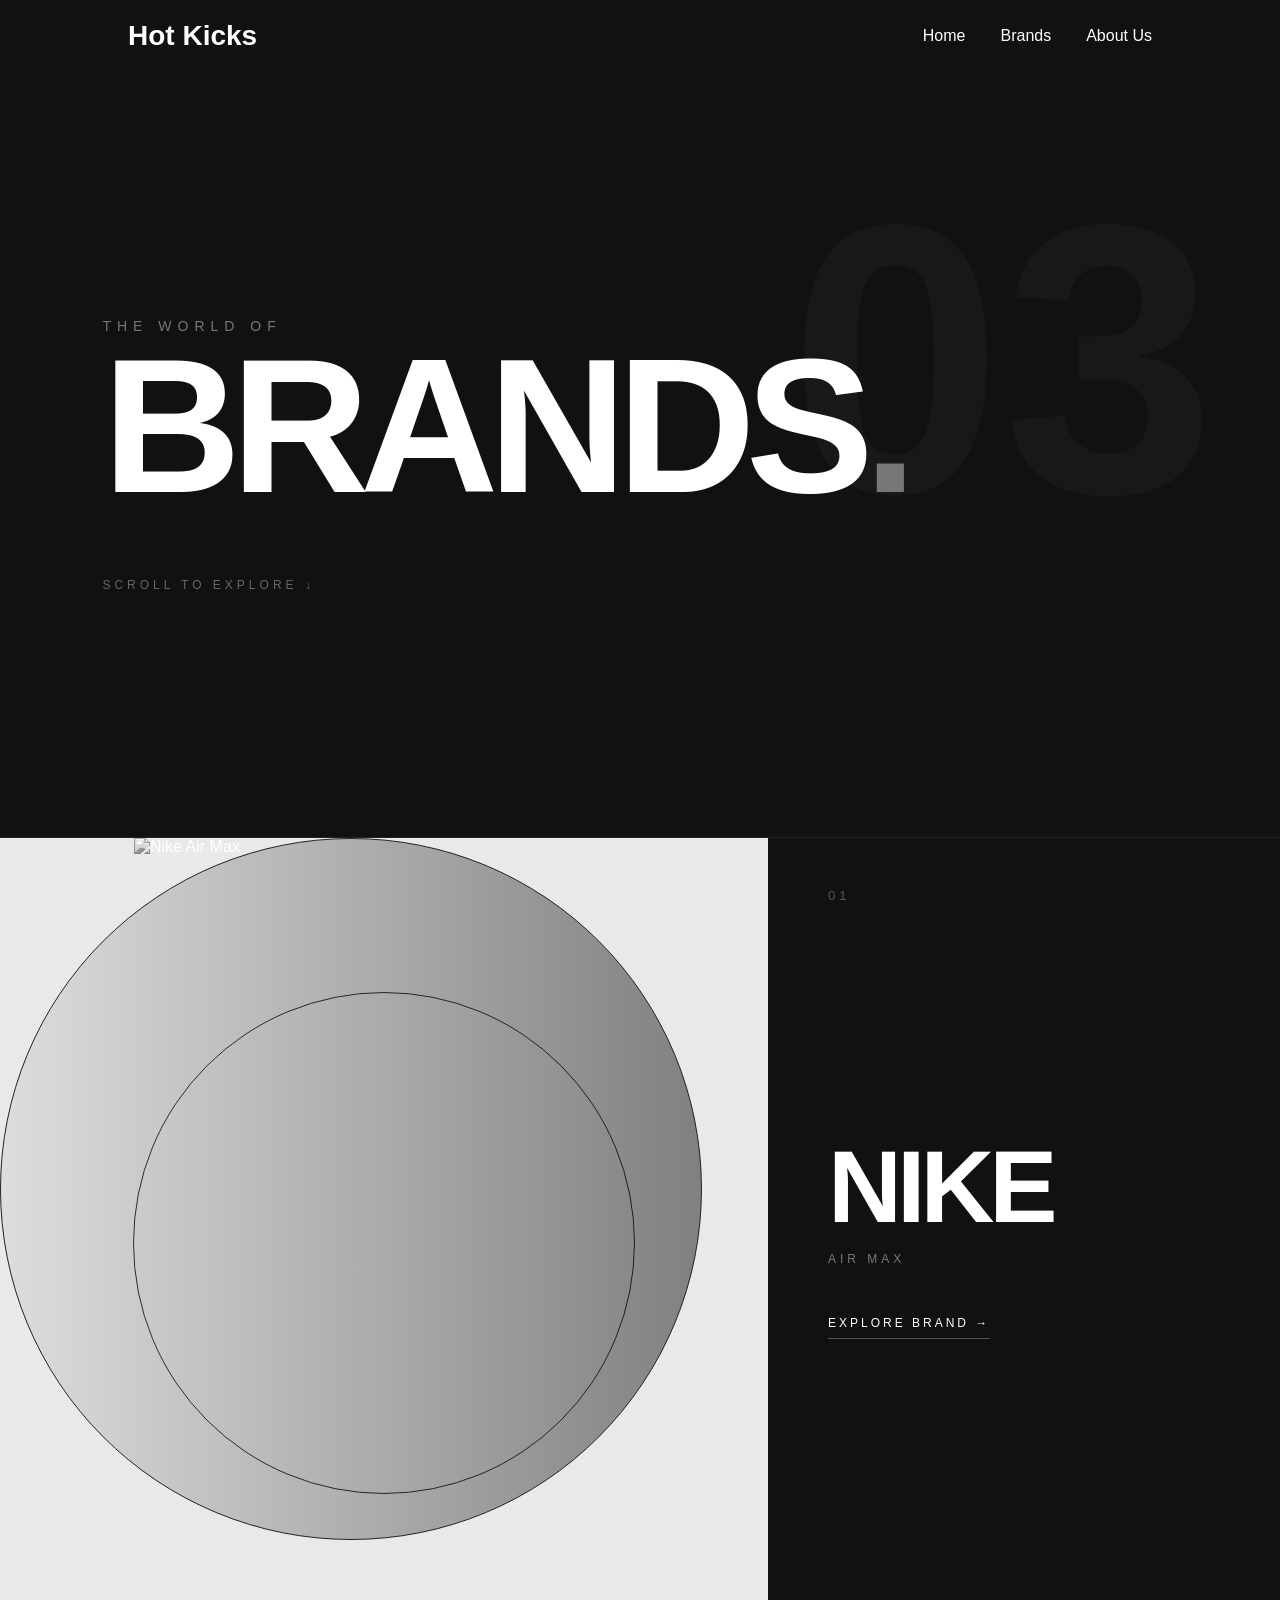
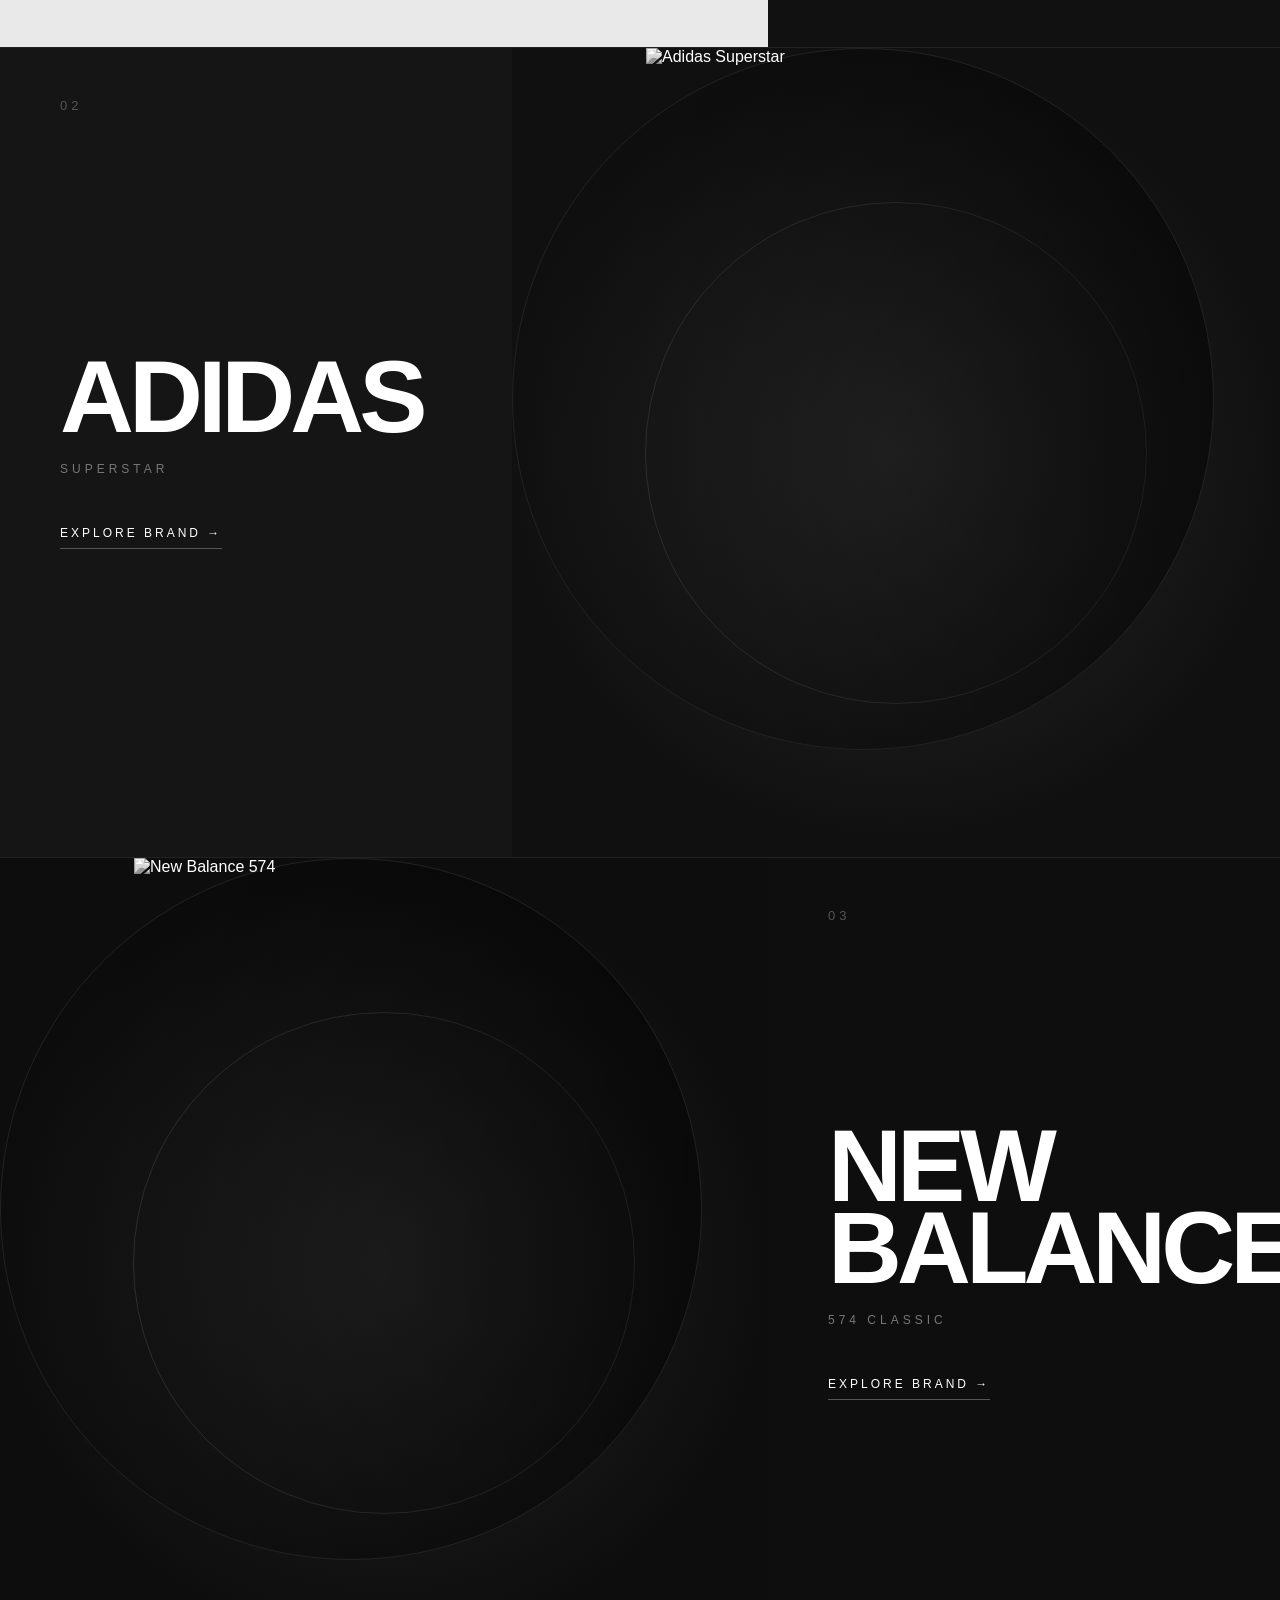
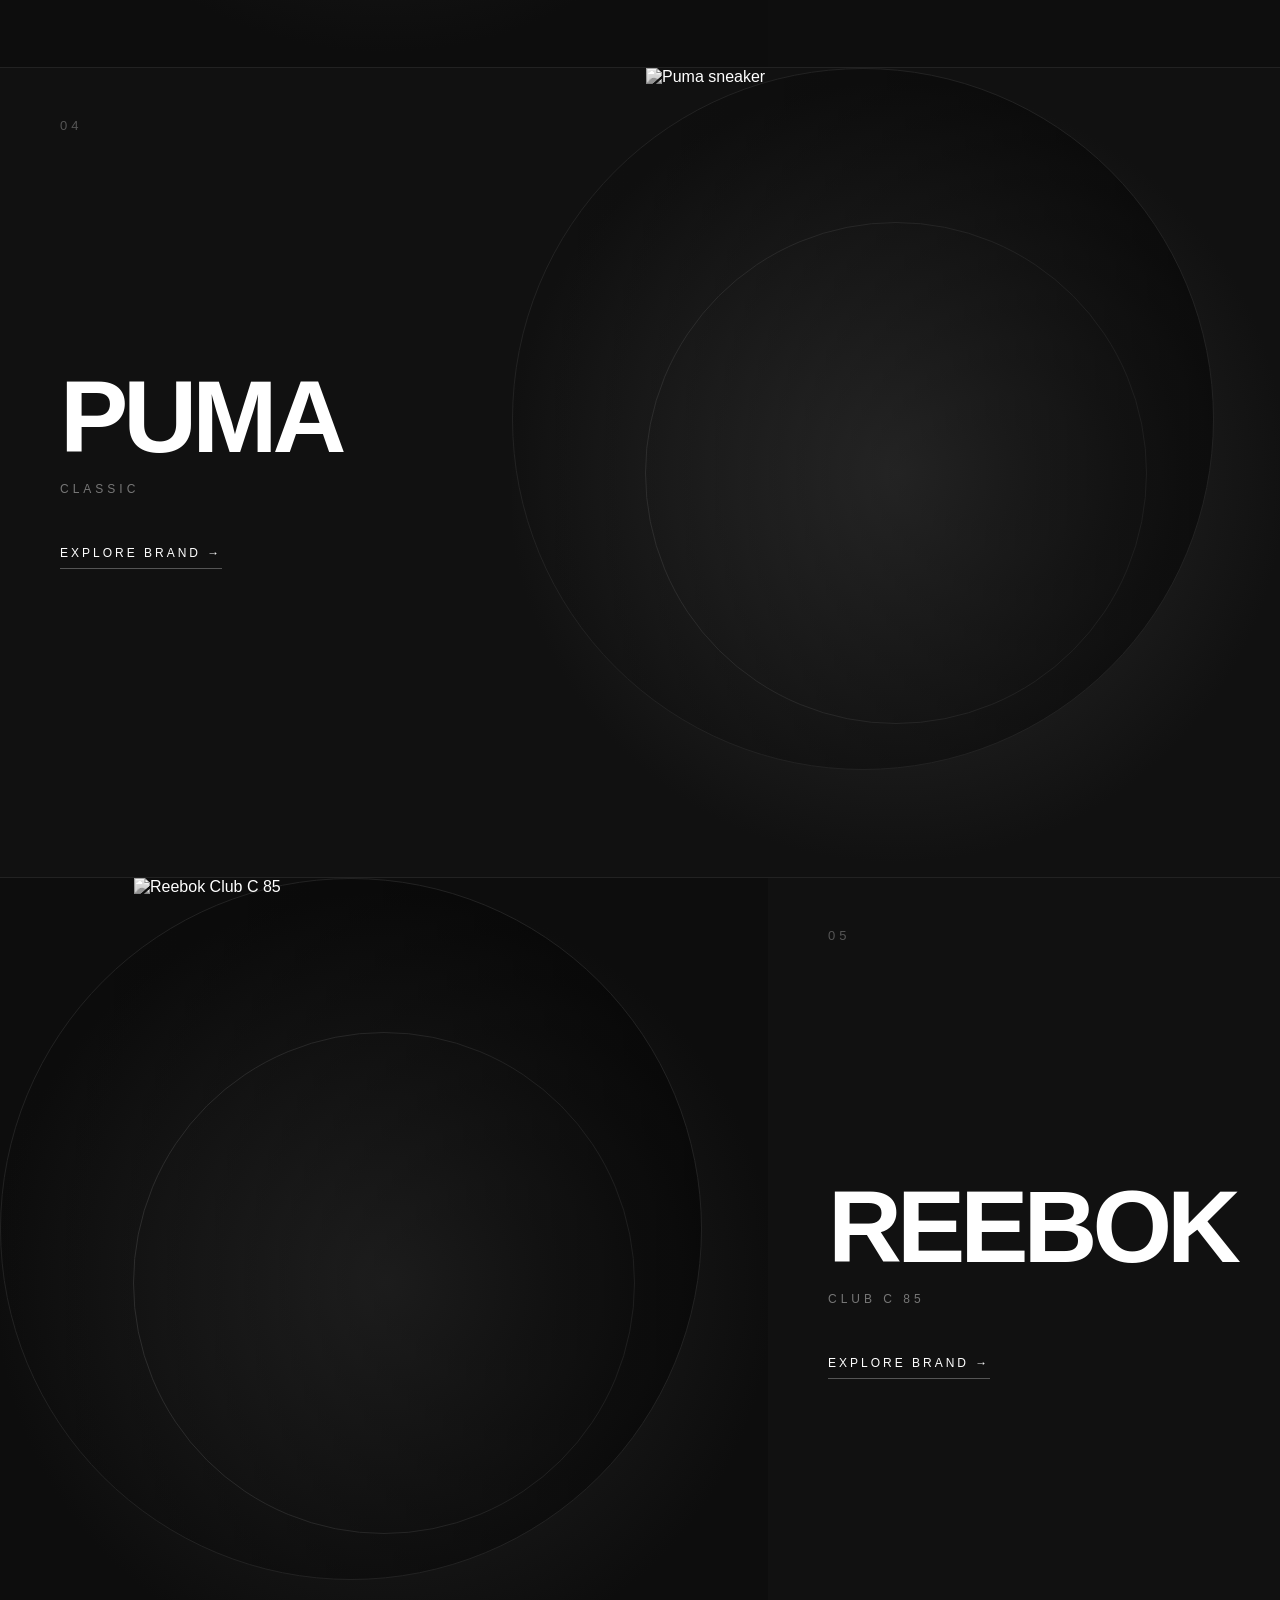
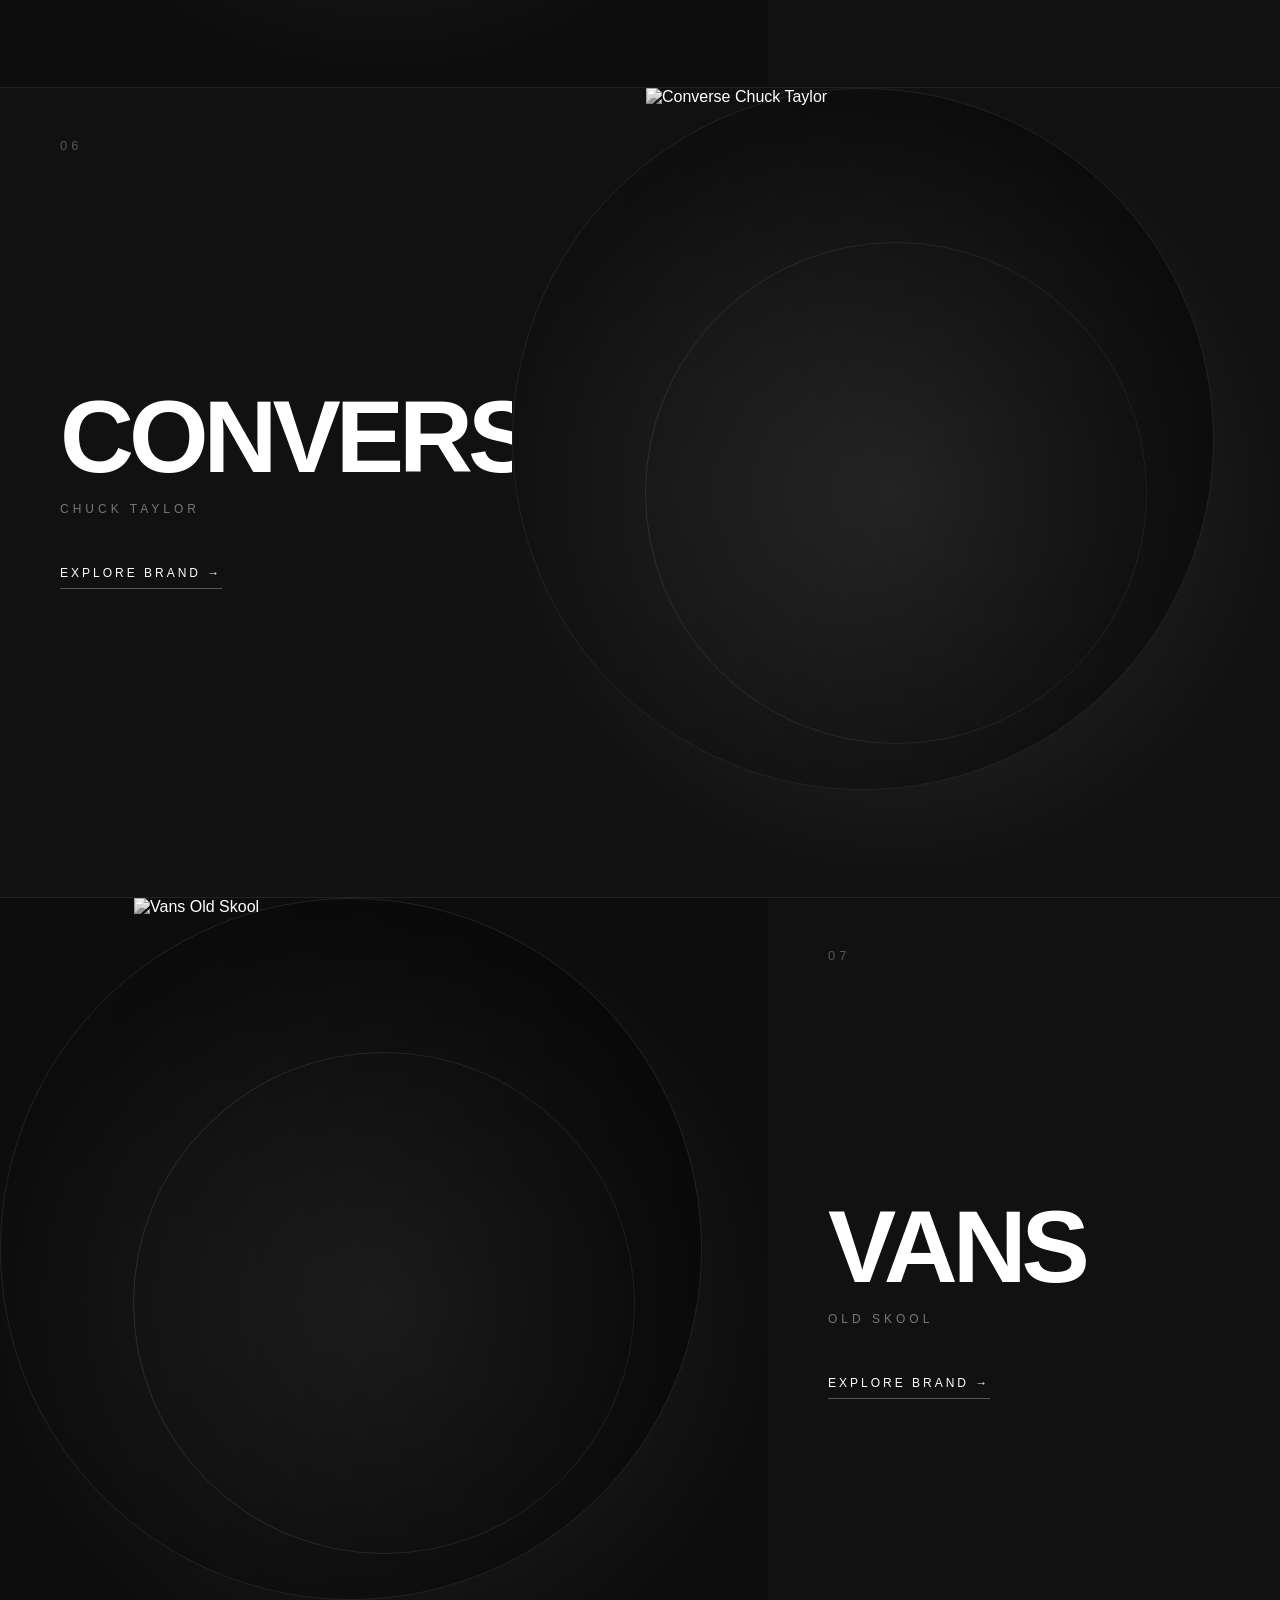
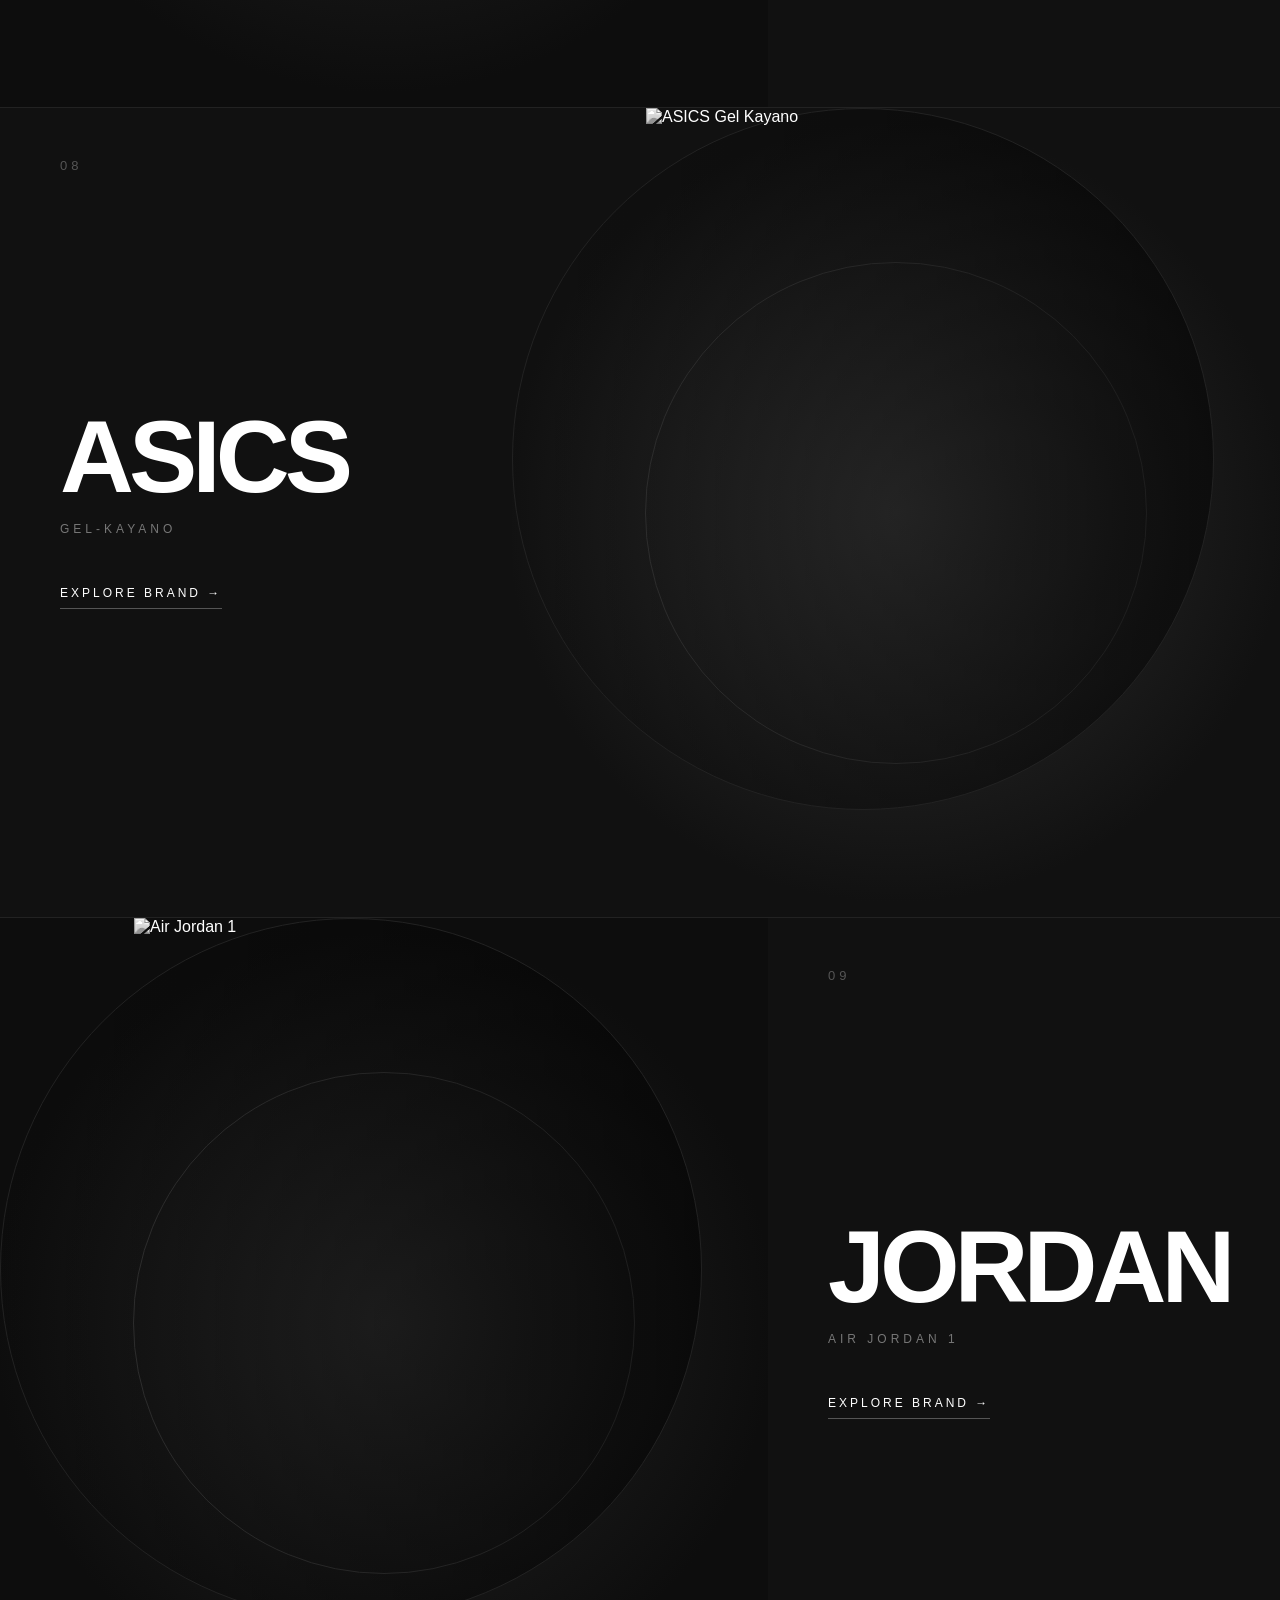
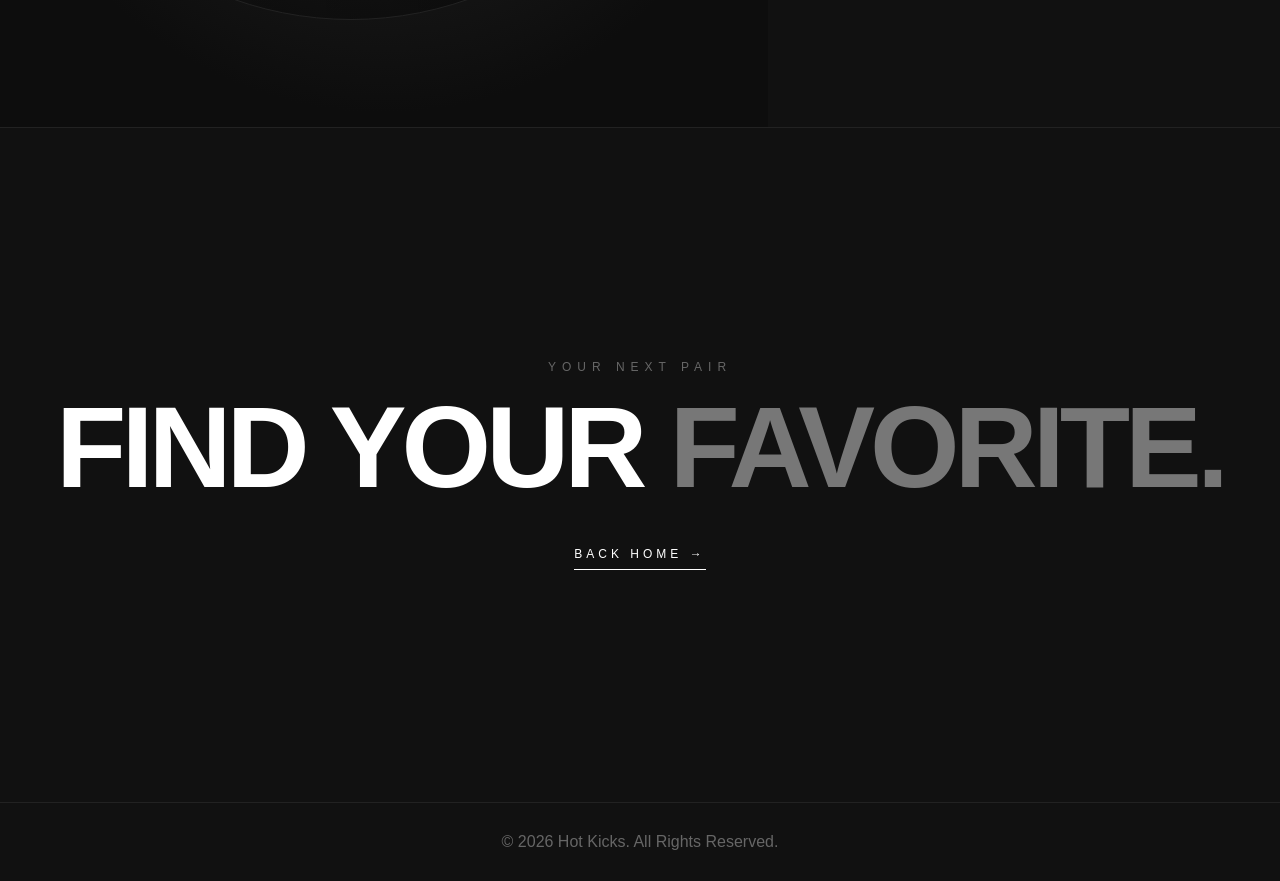
==== commit bef12133: "modified" ====
--- a/brands.html
+++ b/brands.html
@@ -31,6 +31,7 @@
 
     <main class="brands-page">
 
+
         <!-- HERO -->
 
         <section class="brands-hero">
@@ -53,21 +54,25 @@
         <a href="nike.html" class="brand-section">
 
             <div class="brand-image">
-                <img
-                    src="https://cdn.simpleicons.org/nike/ffffff"
-                    alt="Nike logo">
-            </div>
-
-            <div class="brand-info">
+
+                <img
+                    src="https://photos6.spartoo.de/photos/156/15624580/Nike-AIR-MAX-LTD-3-15624580_1200_A.jpg"
+                    alt="Nike Air Max">
+
+            </div>
+
+            <div class="brand-info">
+
                 <span class="brand-number">01</span>
 
                 <h2>NIKE</h2>
 
-                <p>JUST DO IT.</p>
-
-                <span class="explore">
-                    EXPLORE BRAND →
-                </span>
+                <p>AIR MAX</p>
+
+                <span class="explore">
+                    EXPLORE BRAND →
+                </span>
+
             </div>
 
         </a>
@@ -78,21 +83,25 @@
         <a href="adidas.html" class="brand-section reverse">
 
             <div class="brand-image">
-                <img
-                    src="https://cdn.simpleicons.org/adidas/ffffff"
-                    alt="Adidas logo">
-            </div>
-
-            <div class="brand-info">
+
+                <img
+                    src="https://images.tcdn.com.br/img/img_prod/1074446/tenis_adidas_superstar_ftwwht_cblack_ftwwht_11586_7_0e737077f17f4f8e4a3b6dd69b0affd7.jpg"
+                    alt="Adidas Superstar">
+
+            </div>
+
+            <div class="brand-info">
+
                 <span class="brand-number">02</span>
 
                 <h2>ADIDAS</h2>
 
-                <p>IMPOSSIBLE IS NOTHING.</p>
-
-                <span class="explore">
-                    EXPLORE BRAND →
-                </span>
+                <p>SUPERSTAR</p>
+
+                <span class="explore">
+                    EXPLORE BRAND →
+                </span>
+
             </div>
 
         </a>
@@ -103,21 +112,25 @@
         <a href="newbalance.html" class="brand-section">
 
             <div class="brand-image">
-                <img
-                    src="https://cdn.simpleicons.org/newbalance/ffffff"
-                    alt="New Balance logo">
-            </div>
-
-            <div class="brand-info">
+
+                <img
+                    src="https://i5.walmartimages.com/asr/79ebed2c-ad51-4dca-9044-ec9c00e9c24c.38472c6a409a4bad458b22927d1dbe44.jpeg"
+                    alt="New Balance 574">
+
+            </div>
+
+            <div class="brand-info">
+
                 <span class="brand-number">03</span>
 
                 <h2>NEW<br>BALANCE</h2>
 
-                <p>FEARLESSLY INDEPENDENT.</p>
-
-                <span class="explore">
-                    EXPLORE BRAND →
-                </span>
+                <p>574 CLASSIC</p>
+
+                <span class="explore">
+                    EXPLORE BRAND →
+                </span>
+
             </div>
 
         </a>
@@ -128,21 +141,25 @@
         <a href="puma.html" class="brand-section reverse">
 
             <div class="brand-image">
-                <img
-                    src="https://cdn.simpleicons.org/puma/ffffff"
-                    alt="Puma logo">
-            </div>
-
-            <div class="brand-info">
+
+                <img
+                    src="https://akn-occ.a-cdn.akinoncloud.com/products/2020/01/31/120762/6275d3b4-a350-45a3-872b-cb118bb23345.jpg"
+                    alt="Puma sneaker">
+
+            </div>
+
+            <div class="brand-info">
+
                 <span class="brand-number">04</span>
 
                 <h2>PUMA</h2>
 
-                <p>FOREVER FASTER.</p>
-
-                <span class="explore">
-                    EXPLORE BRAND →
-                </span>
+                <p>CLASSIC</p>
+
+                <span class="explore">
+                    EXPLORE BRAND →
+                </span>
+
             </div>
 
         </a>
@@ -153,21 +170,25 @@
         <a href="reebok.html" class="brand-section">
 
             <div class="brand-image">
-                <img
-                    src="https://cdn.simpleicons.org/reebok/ffffff"
-                    alt="Reebok logo">
-            </div>
-
-            <div class="brand-info">
+
+                <img
+                    src="https://www.reebok.com/cdn/shop/files/100000155_SMC_eCom-tif.png?v=1734089202&width=600"
+                    alt="Reebok Club C 85">
+
+            </div>
+
+            <div class="brand-info">
+
                 <span class="brand-number">05</span>
 
                 <h2>REEBOK</h2>
 
-                <p>BE MORE HUMAN.</p>
-
-                <span class="explore">
-                    EXPLORE BRAND →
-                </span>
+                <p>CLUB C 85</p>
+
+                <span class="explore">
+                    EXPLORE BRAND →
+                </span>
+
             </div>
 
         </a>
@@ -178,21 +199,25 @@
         <a href="converse.html" class="brand-section reverse">
 
             <div class="brand-image">
-                <img
-                    src="https://cdn.simpleicons.org/converse/ffffff"
-                    alt="Converse logo">
-            </div>
-
-            <div class="brand-info">
+
+                <img
+                    src="https://dr9l7gb9cebpv.cloudfront.net/media/catalog/product/cache/2774d42b8e55ba58cfe3fc9632392955/m/7/m7652_a_107x1.jpg"
+                    alt="Converse Chuck Taylor">
+
+            </div>
+
+            <div class="brand-info">
+
                 <span class="brand-number">06</span>
 
                 <h2>CONVERSE</h2>
 
-                <p>CREATE NEXT.</p>
-
-                <span class="explore">
-                    EXPLORE BRAND →
-                </span>
+                <p>CHUCK TAYLOR</p>
+
+                <span class="explore">
+                    EXPLORE BRAND →
+                </span>
+
             </div>
 
         </a>
@@ -203,21 +228,25 @@
         <a href="vans.html" class="brand-section">
 
             <div class="brand-image">
-                <img
-                    src="https://cdn.simpleicons.org/vans/ffffff"
-                    alt="Vans logo">
-            </div>
-
-            <div class="brand-info">
+
+                <img
+                    src="https://static.ftshp.digital/img/p/2/7/1/3/9/0/271390.jpg"
+                    alt="Vans Old Skool">
+
+            </div>
+
+            <div class="brand-info">
+
                 <span class="brand-number">07</span>
 
                 <h2>VANS</h2>
 
-                <p>OFF THE WALL.</p>
-
-                <span class="explore">
-                    EXPLORE BRAND →
-                </span>
+                <p>OLD SKOOL</p>
+
+                <span class="explore">
+                    EXPLORE BRAND →
+                </span>
+
             </div>
 
         </a>
@@ -228,21 +257,25 @@
         <a href="asics.html" class="brand-section reverse">
 
             <div class="brand-image">
-                <img
-                    src="https://cdn.simpleicons.org/asics/ffffff"
-                    alt="ASICS logo">
-            </div>
-
-            <div class="brand-info">
+
+                <img
+                    src="https://runningspeed.com.br/app/media/images_product/big/125701721/125701721122300-Tenis-Asics-Gel-Kayano-31---Preto-e-Branco---Feminino--2-.jpg"
+                    alt="ASICS Gel Kayano">
+
+            </div>
+
+            <div class="brand-info">
+
                 <span class="brand-number">08</span>
 
                 <h2>ASICS</h2>
 
-                <p>SOUND MIND. SOUND BODY.</p>
-
-                <span class="explore">
-                    EXPLORE BRAND →
-                </span>
+                <p>GEL-KAYANO</p>
+
+                <span class="explore">
+                    EXPLORE BRAND →
+                </span>
+
             </div>
 
         </a>
@@ -253,21 +286,25 @@
         <a href="jordan.html" class="brand-section">
 
             <div class="brand-image">
-                <img
-                    src="https://cdn.simpleicons.org/jordan/ffffff"
-                    alt="Jordan logo">
-            </div>
-
-            <div class="brand-info">
+
+                <img
+                    src="https://ogmarketath.com/cdn/shop/collections/f700ff2cb5caf5fed94a38786c4bb6e2.jpg?v=1678049093"
+                    alt="Air Jordan 1">
+
+            </div>
+
+            <div class="brand-info">
+
                 <span class="brand-number">09</span>
 
                 <h2>JORDAN</h2>
 
-                <p>BE LIKE MIKE.</p>
-
-                <span class="explore">
-                    EXPLORE BRAND →
-                </span>
+                <p>AIR JORDAN 1</p>
+
+                <span class="explore">
+                    EXPLORE BRAND →
+                </span>
+
             </div>
 
         </a>
@@ -290,6 +327,7 @@
 
         </section>
 
+
     </main>
 
 
--- a/style.css
+++ b/style.css
@@ -2315,4 +2315,90 @@
         height: 450px;
     }
 
+}/* =========================================
+   REAL SHOE IMAGES
+========================================= */
+
+.brand-image {
+    position: relative;
+    overflow: hidden;
+
+    background: #e9e9e9;
+
+    display: flex;
+    align-items: center;
+    justify-content: center;
+}
+
+.brand-image img {
+    width: 100%;
+    height: 100%;
+
+    object-fit: cover;
+
+    transition:
+        transform 0.8s cubic-bezier(.2,.8,.2,1),
+        filter 0.8s;
+
+    filter: grayscale(100%);
+}
+
+
+/* DARK OVERLAY */
+
+.brand-image::after {
+    content: "";
+
+    position: absolute;
+    inset: 0;
+
+    background:
+        linear-gradient(
+            90deg,
+            rgba(0,0,0,0.05),
+            rgba(0,0,0,0.45)
+        );
+
+    pointer-events: none;
+}
+
+
+/* HOVER */
+
+.brand-section:hover .brand-image img {
+    transform: scale(1.12);
+
+    filter: grayscale(0%);
+}
+
+
+/* SUBTLE IMAGE MOVEMENT */
+
+.brand-section:nth-child(odd) .brand-image img {
+    transform-origin: center;
+}
+
+.brand-section:nth-child(even) .brand-image img {
+    transform-origin: center;
+}
+
+.brand-section:hover .brand-image img {
+    transform:
+        scale(1.12)
+        rotate(1deg);
+}
+
+
+/* MOBILE */
+
+@media (max-width: 800px) {
+
+    .brand-image {
+        height: 55vh;
+    }
+
+    .brand-image img {
+        object-fit: cover;
+    }
+
 }
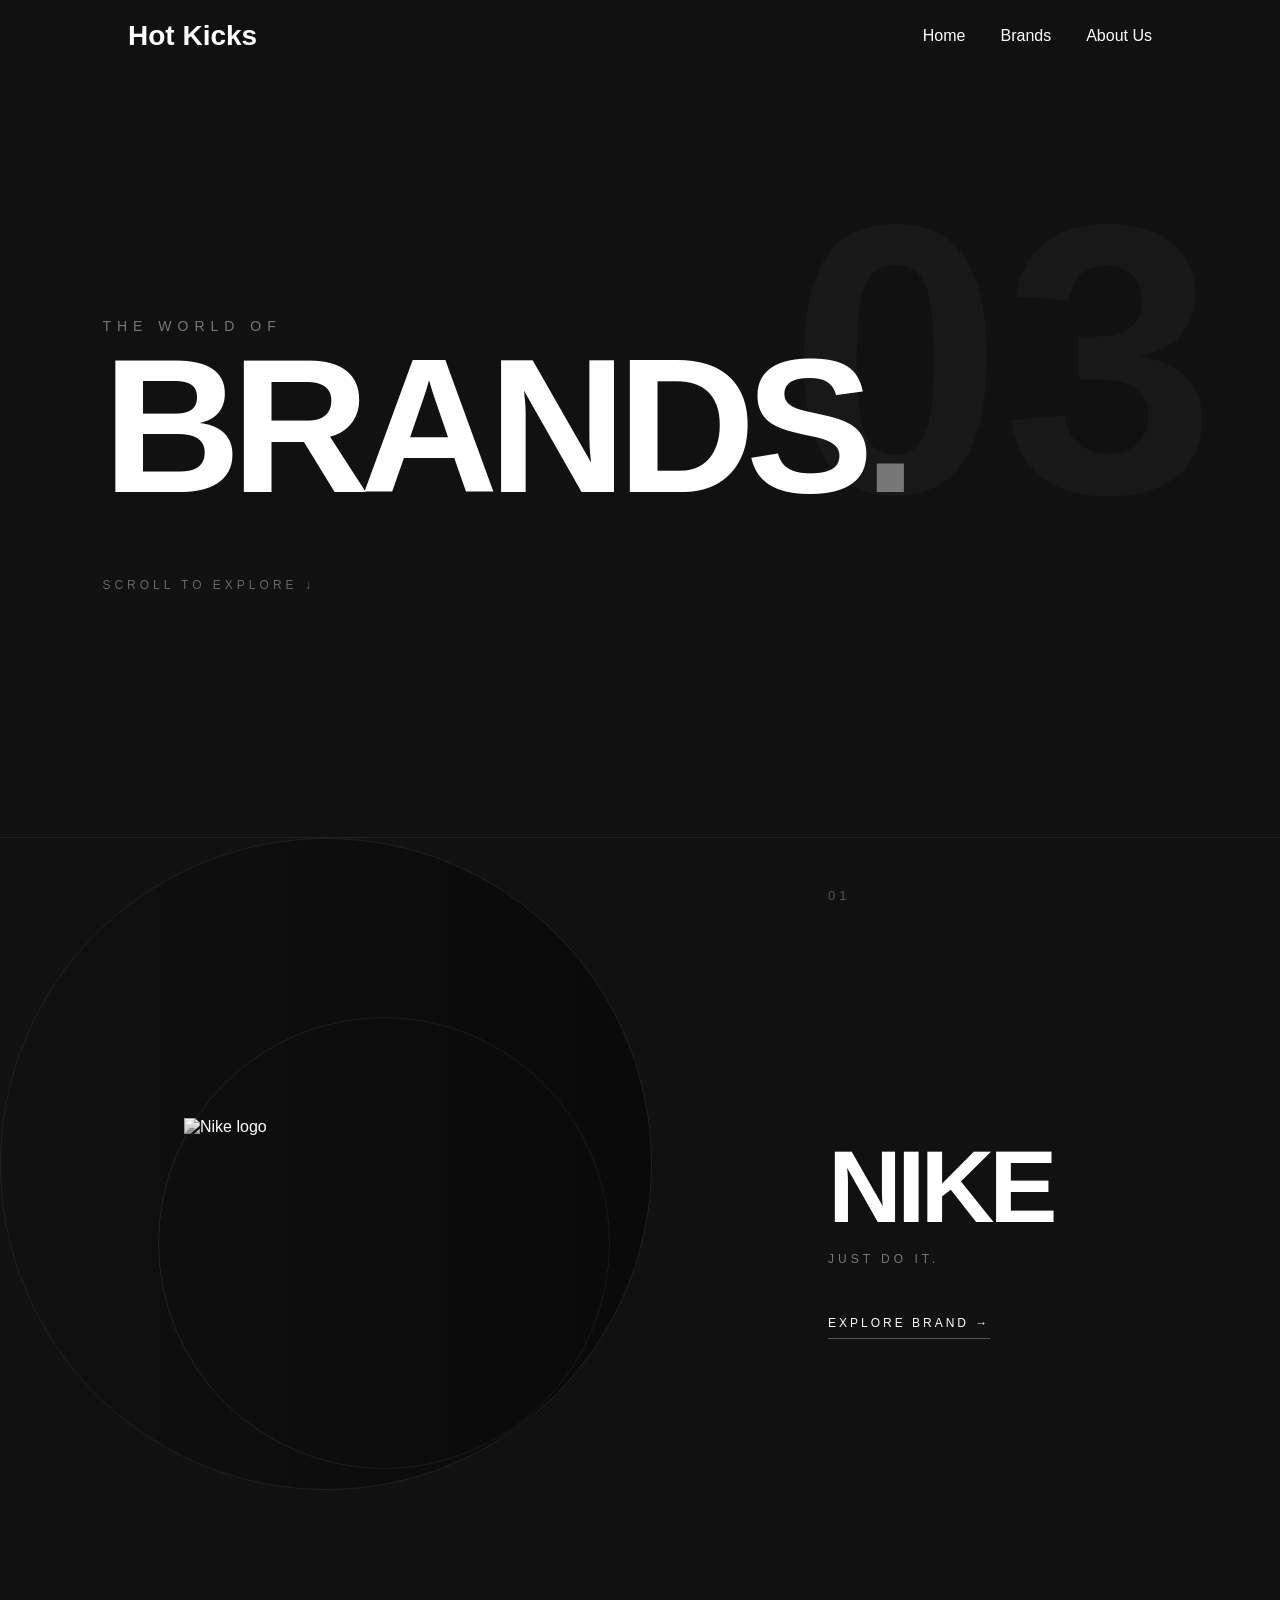
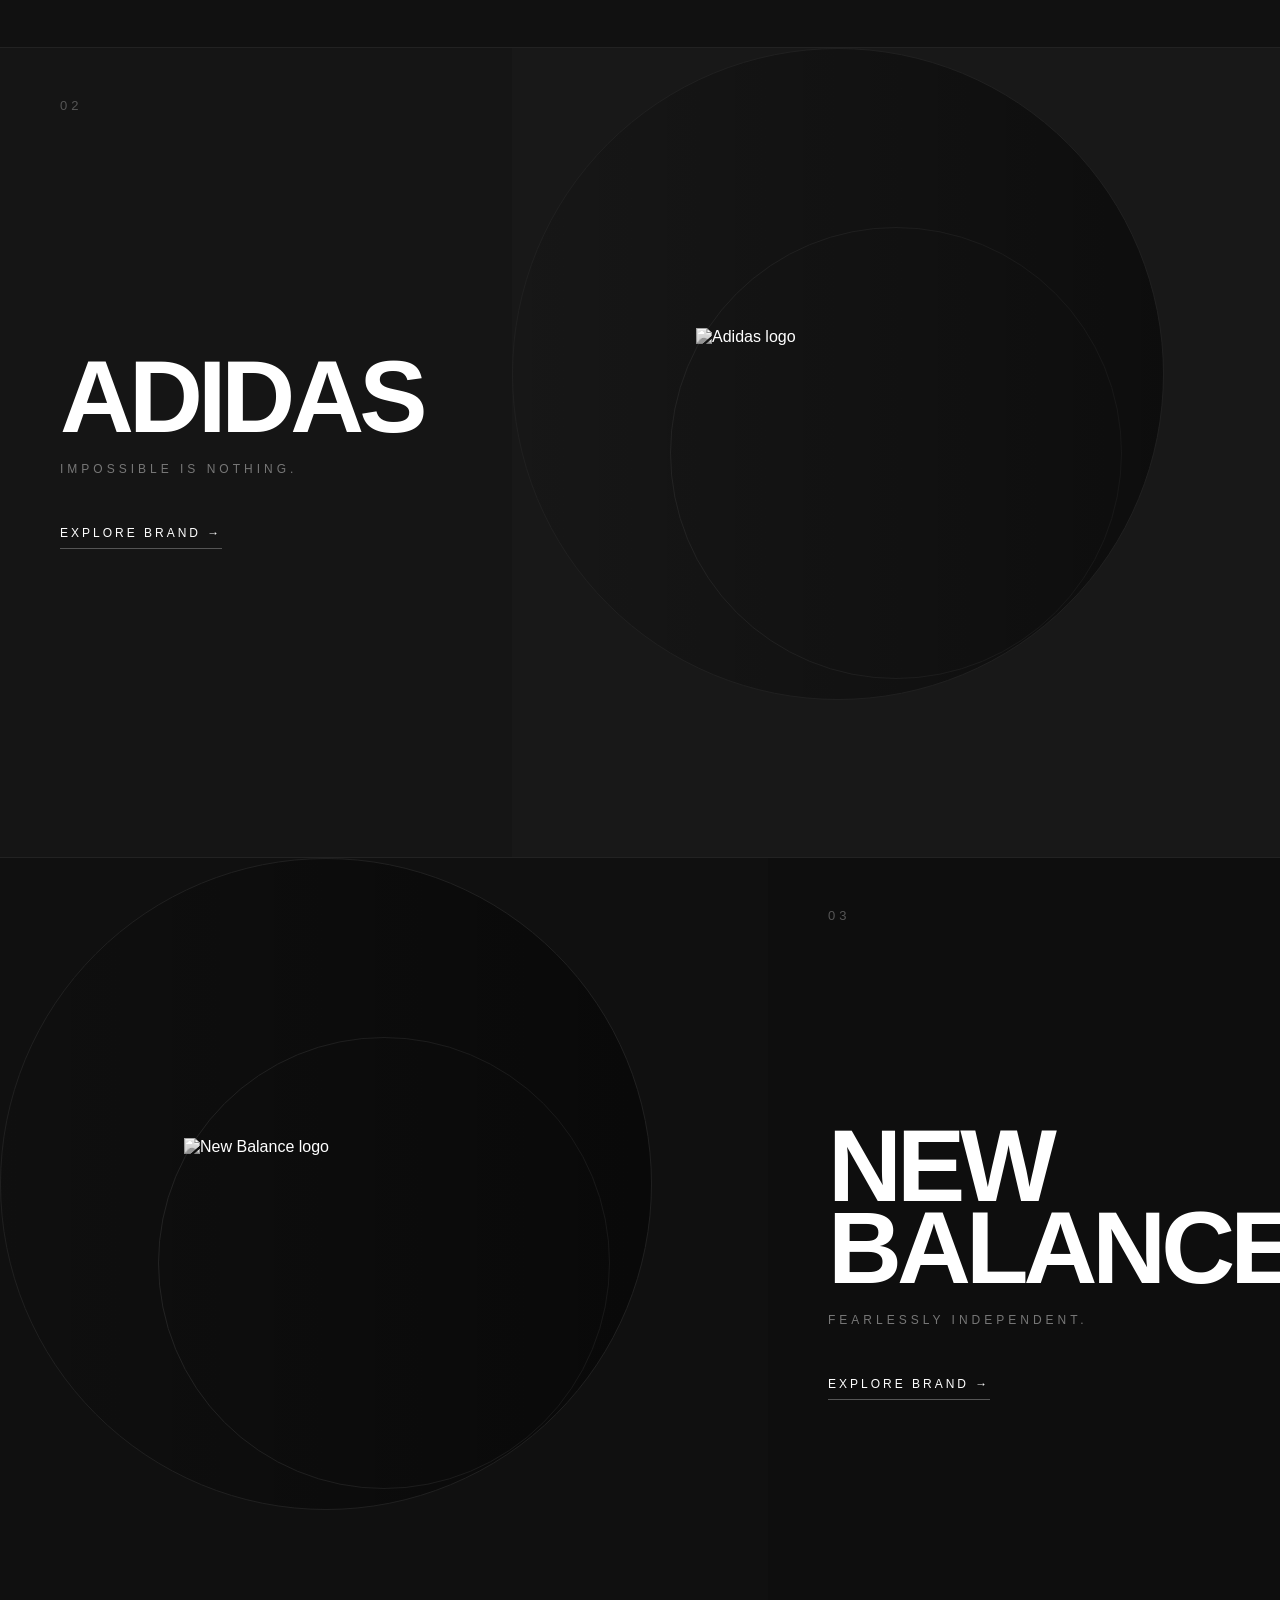
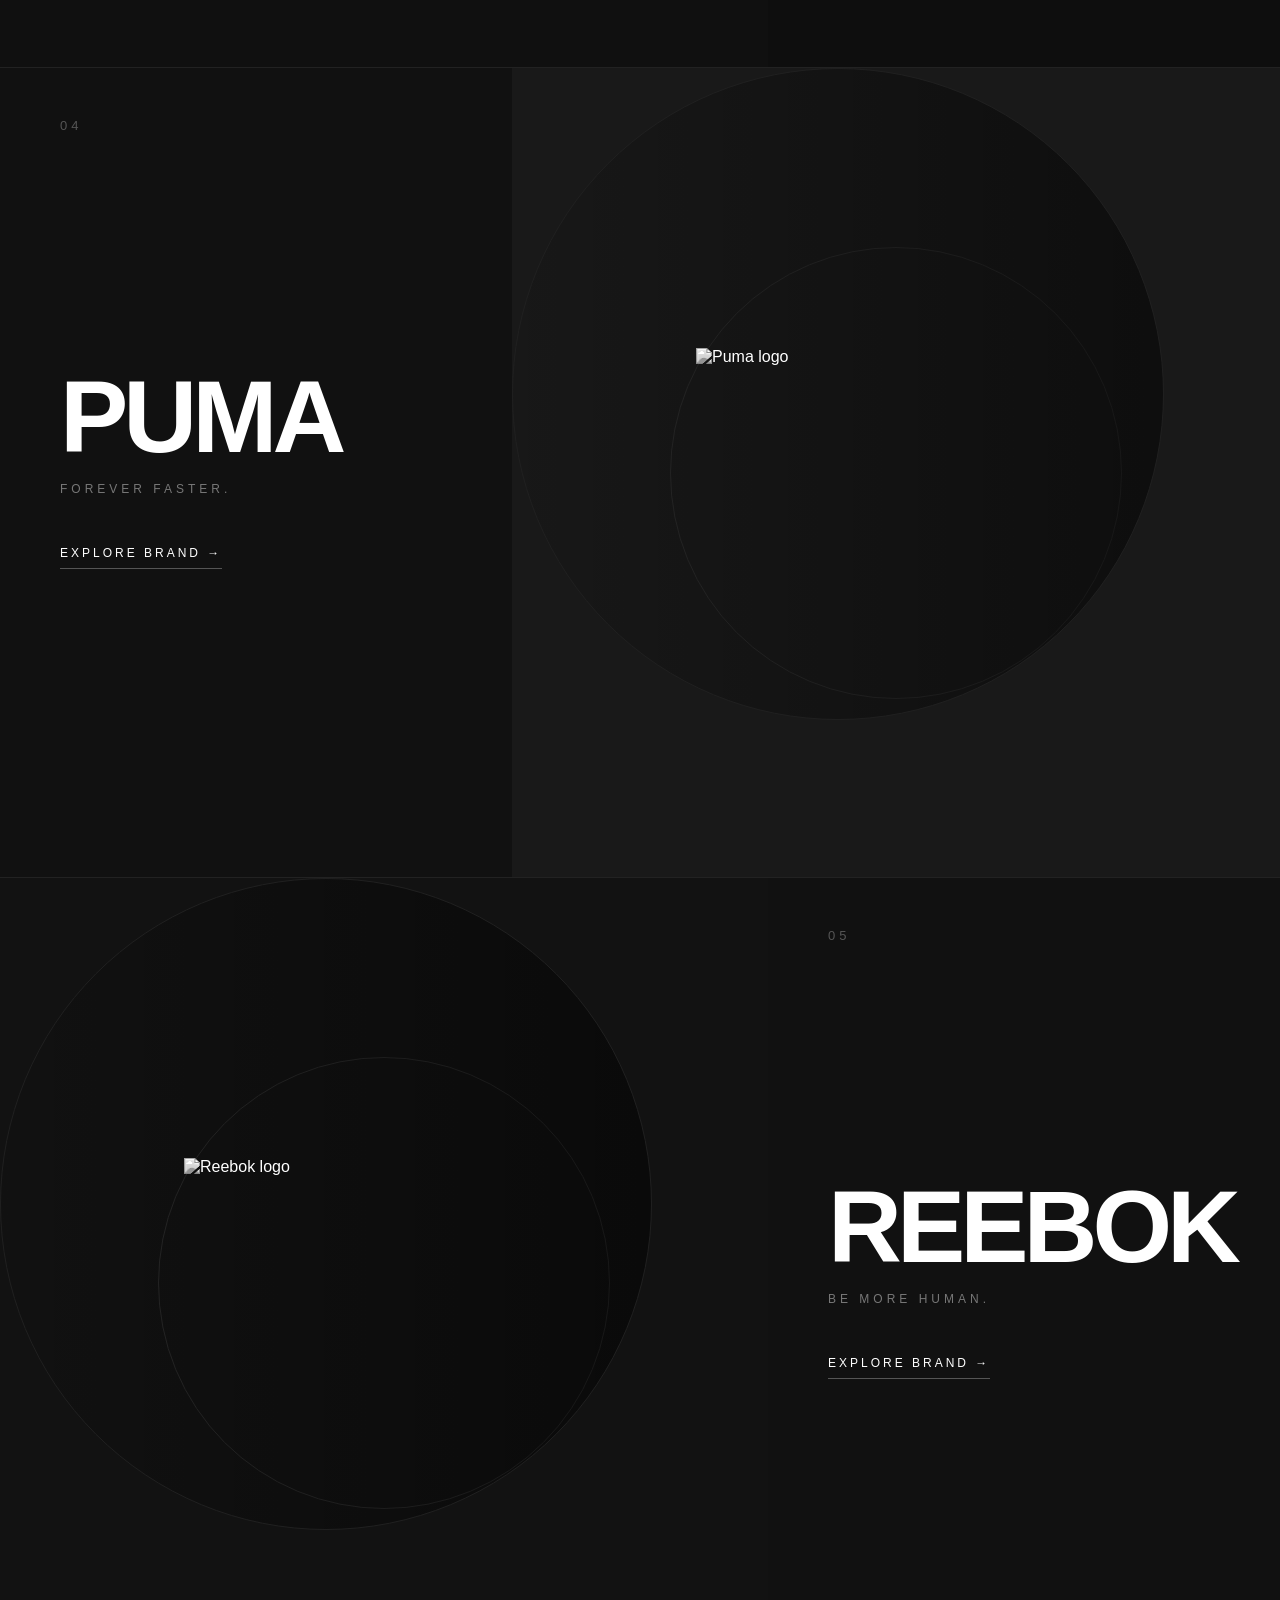
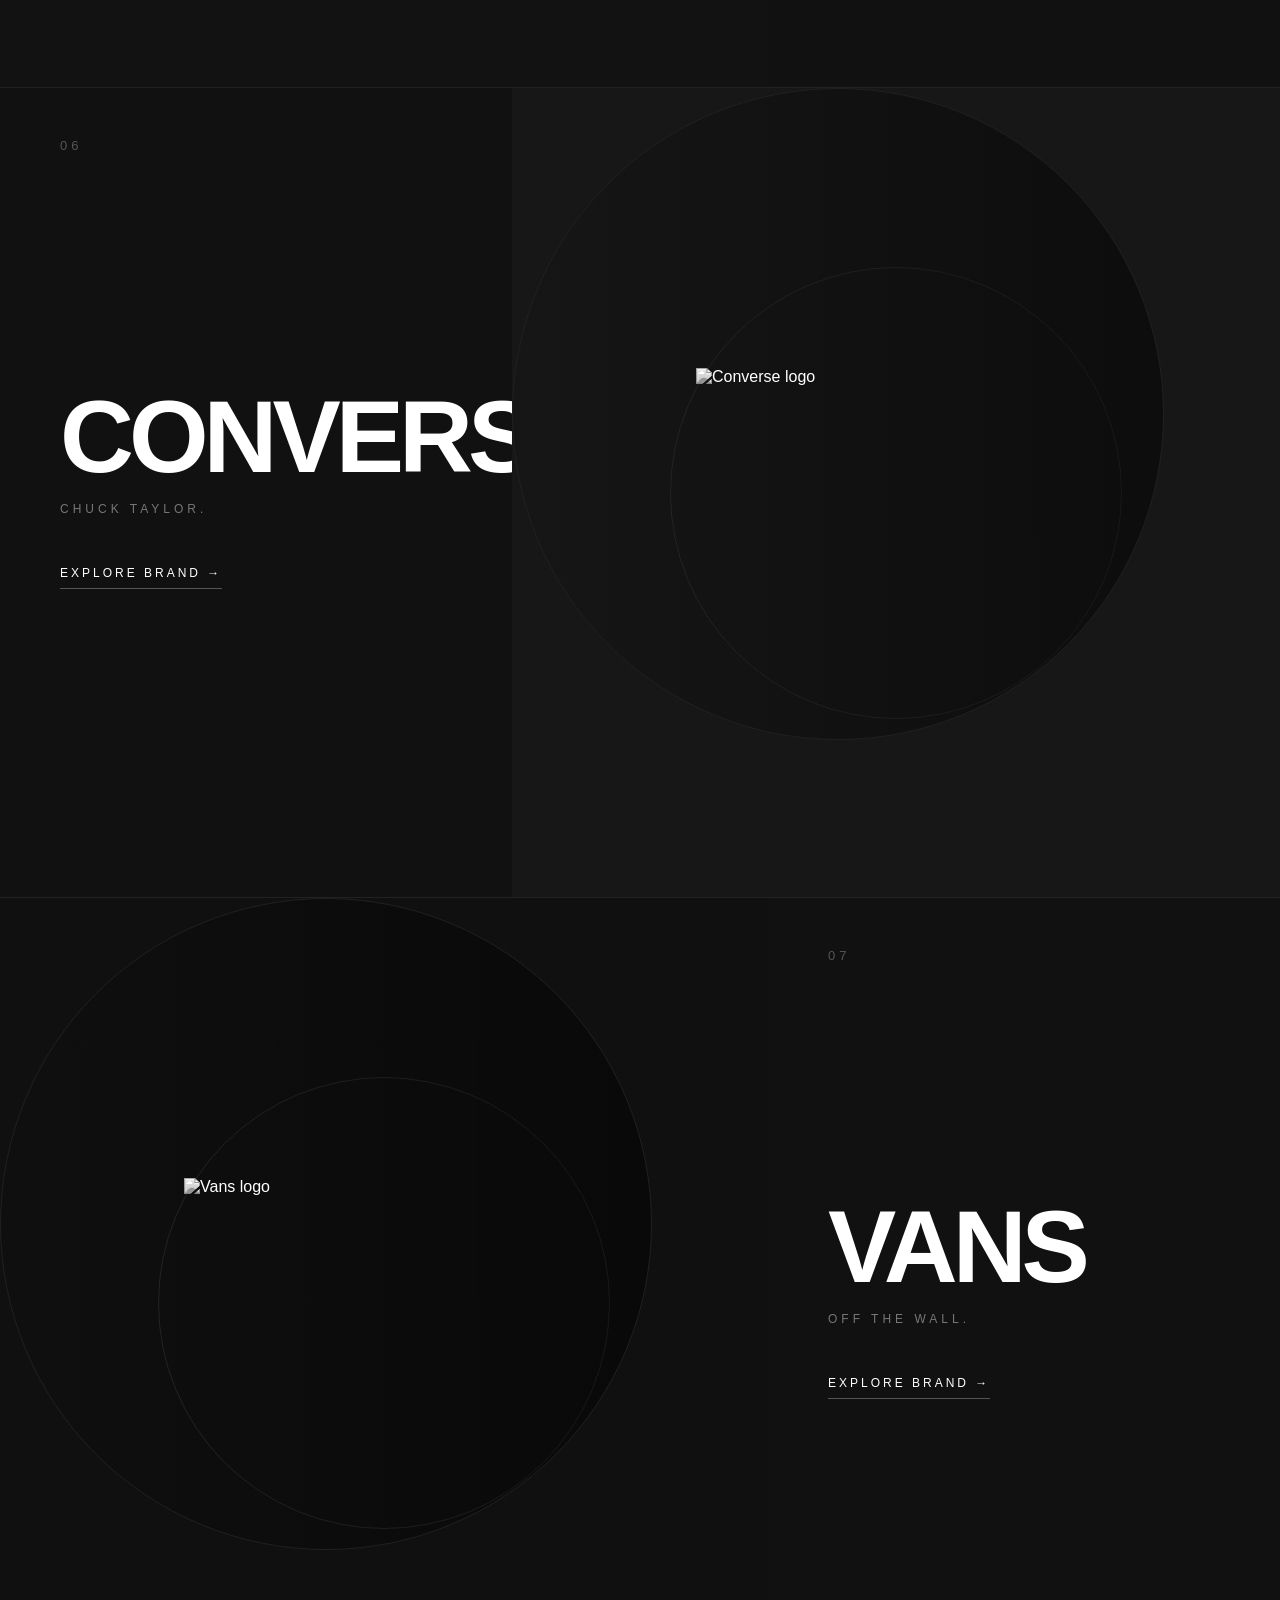
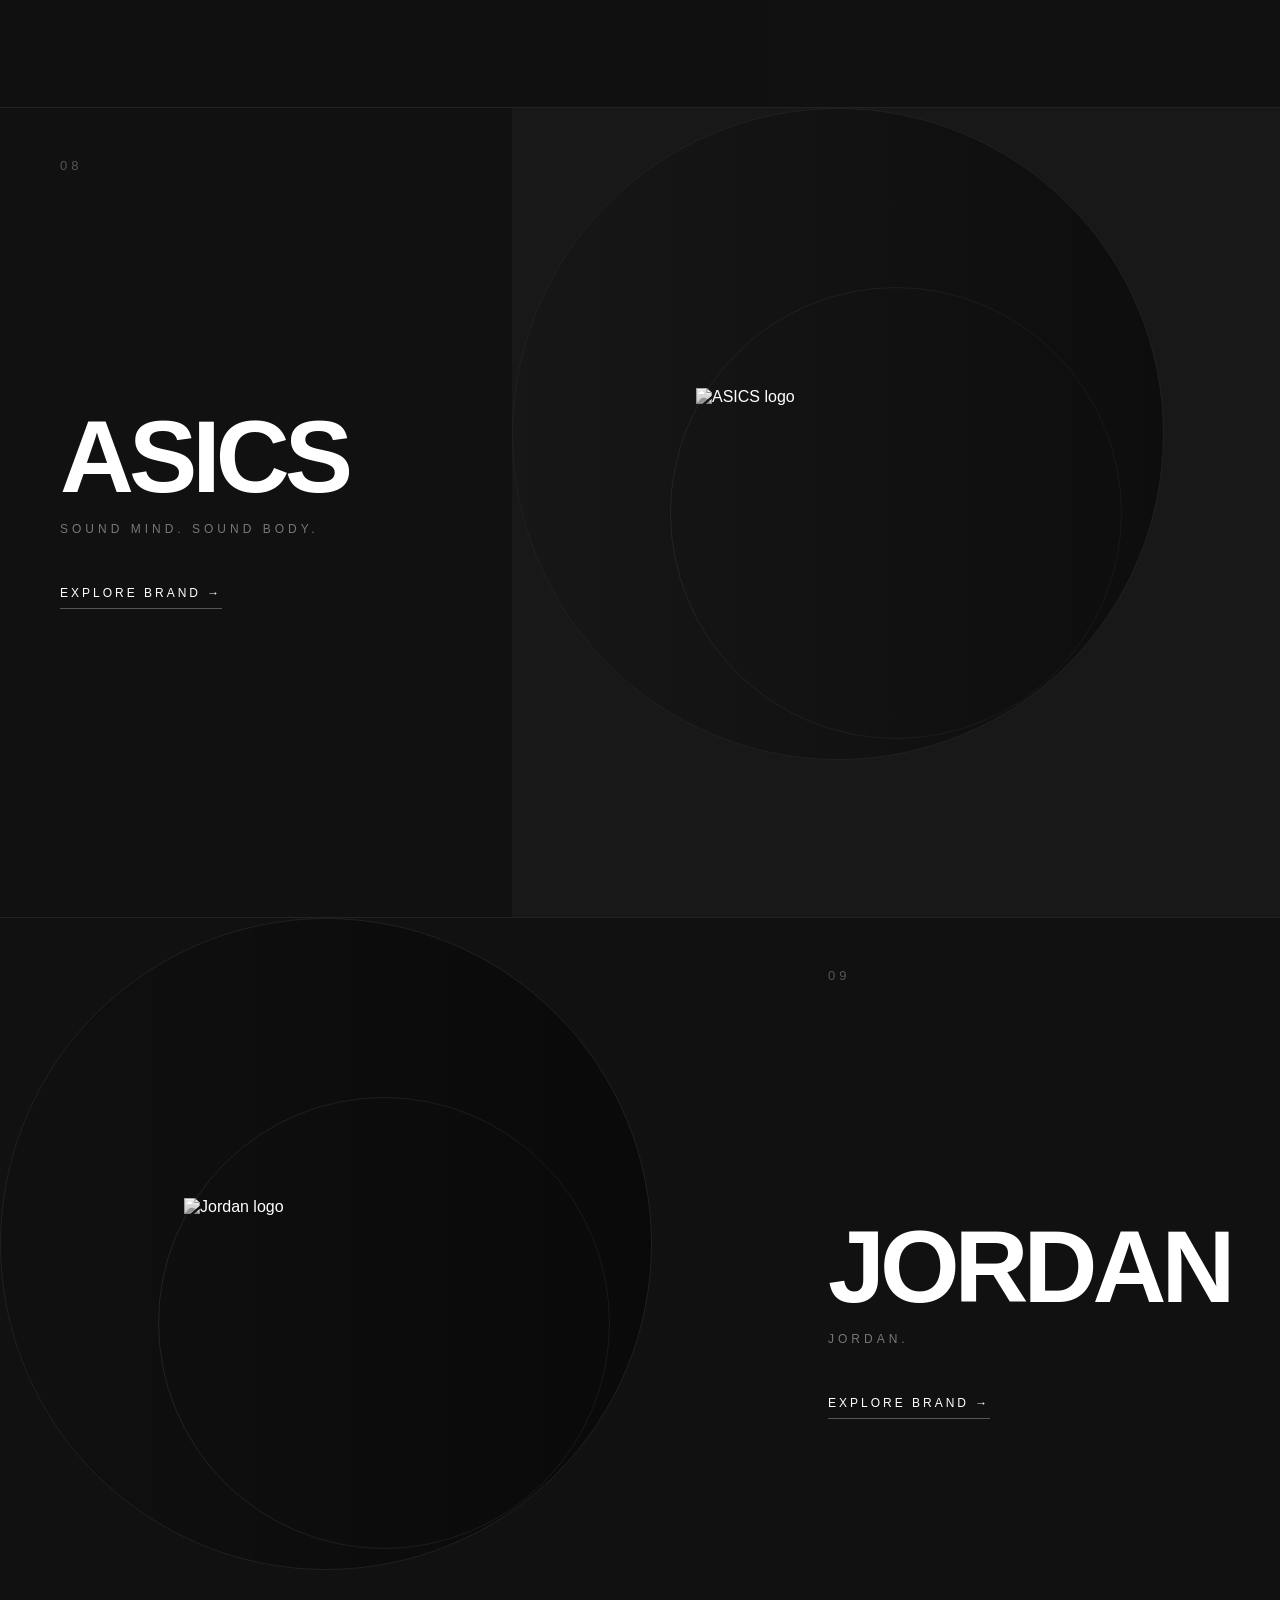
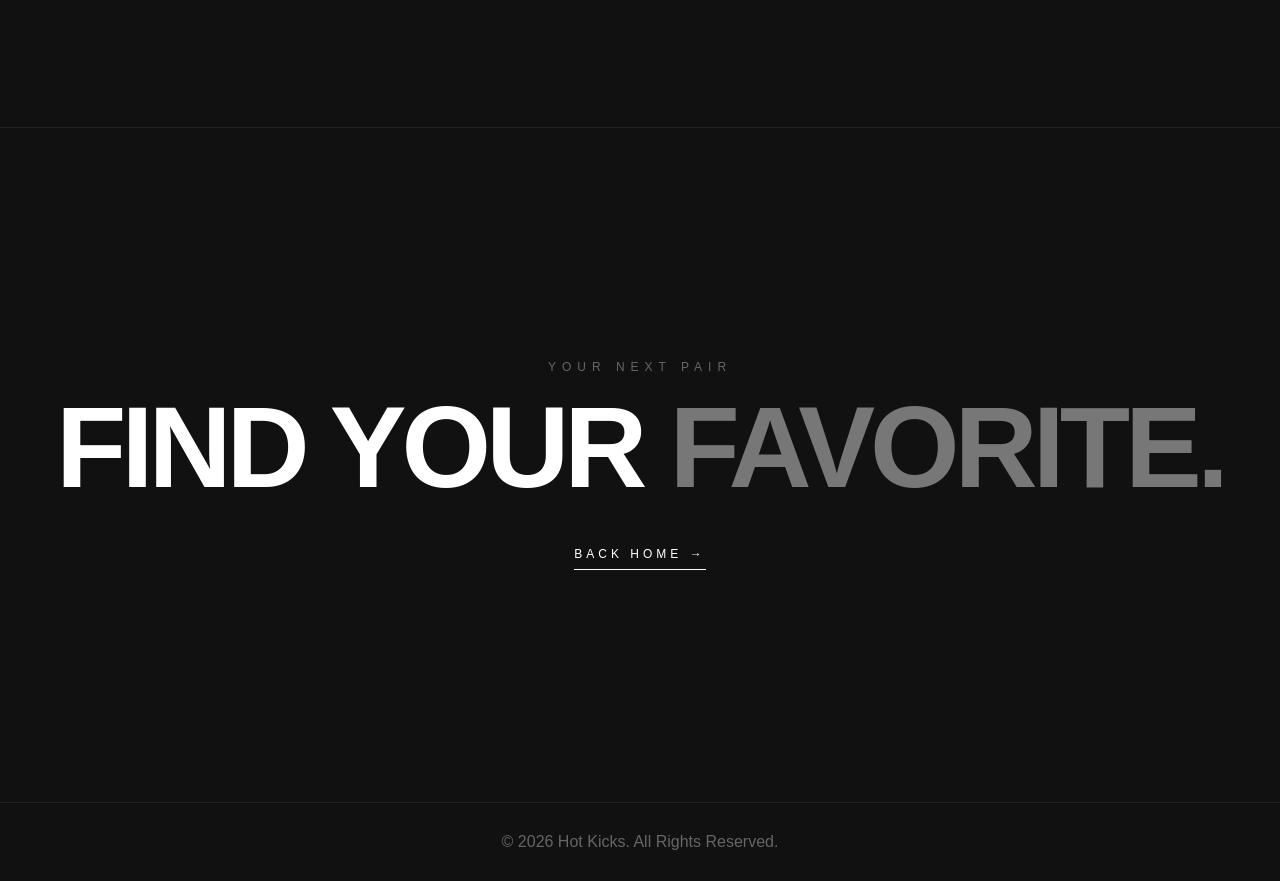
==== commit af6fcb00: "more" ====
--- a/brands.html
+++ b/brands.html
@@ -14,23 +14,18 @@
 
     <header>
         <nav>
-
-            <a href="index.html" class="logo">
-                Hot Kicks
-            </a>
+            <a href="index.html" class="logo">Hot Kicks</a>
 
             <div class="nav-links">
                 <a href="index.html">Home</a>
                 <a href="brands.html">Brands</a>
                 <a href="about.html">About Us</a>
             </div>
-
         </nav>
     </header>
 
 
     <main class="brands-page">
-
 
         <!-- HERO -->
 
@@ -54,25 +49,21 @@
         <a href="nike.html" class="brand-section">
 
             <div class="brand-image">
-
-                <img
-                    src="https://photos6.spartoo.de/photos/156/15624580/Nike-AIR-MAX-LTD-3-15624580_1200_A.jpg"
-                    alt="Nike Air Max">
-
-            </div>
-
-            <div class="brand-info">
-
+                <img
+                    src="https://cdn.simpleicons.org/nike/ffffff"
+                    alt="Nike logo">
+            </div>
+
+            <div class="brand-info">
                 <span class="brand-number">01</span>
 
                 <h2>NIKE</h2>
 
-                <p>AIR MAX</p>
-
-                <span class="explore">
-                    EXPLORE BRAND →
-                </span>
-
+                <p>JUST DO IT.</p>
+
+                <span class="explore">
+                    EXPLORE BRAND →
+                </span>
             </div>
 
         </a>
@@ -83,25 +74,21 @@
         <a href="adidas.html" class="brand-section reverse">
 
             <div class="brand-image">
-
-                <img
-                    src="https://images.tcdn.com.br/img/img_prod/1074446/tenis_adidas_superstar_ftwwht_cblack_ftwwht_11586_7_0e737077f17f4f8e4a3b6dd69b0affd7.jpg"
-                    alt="Adidas Superstar">
-
-            </div>
-
-            <div class="brand-info">
-
+                <img
+                    src="https://cdn.simpleicons.org/adidas/ffffff"
+                    alt="Adidas logo">
+            </div>
+
+            <div class="brand-info">
                 <span class="brand-number">02</span>
 
                 <h2>ADIDAS</h2>
 
-                <p>SUPERSTAR</p>
-
-                <span class="explore">
-                    EXPLORE BRAND →
-                </span>
-
+                <p>IMPOSSIBLE IS NOTHING.</p>
+
+                <span class="explore">
+                    EXPLORE BRAND →
+                </span>
             </div>
 
         </a>
@@ -112,25 +99,21 @@
         <a href="newbalance.html" class="brand-section">
 
             <div class="brand-image">
-
-                <img
-                    src="https://i5.walmartimages.com/asr/79ebed2c-ad51-4dca-9044-ec9c00e9c24c.38472c6a409a4bad458b22927d1dbe44.jpeg"
-                    alt="New Balance 574">
-
-            </div>
-
-            <div class="brand-info">
-
+                <img
+                    src="https://cdn.simpleicons.org/newbalance/ffffff"
+                    alt="New Balance logo">
+            </div>
+
+            <div class="brand-info">
                 <span class="brand-number">03</span>
 
                 <h2>NEW<br>BALANCE</h2>
 
-                <p>574 CLASSIC</p>
-
-                <span class="explore">
-                    EXPLORE BRAND →
-                </span>
-
+                <p>FEARLESSLY INDEPENDENT.</p>
+
+                <span class="explore">
+                    EXPLORE BRAND →
+                </span>
             </div>
 
         </a>
@@ -141,25 +124,21 @@
         <a href="puma.html" class="brand-section reverse">
 
             <div class="brand-image">
-
-                <img
-                    src="https://akn-occ.a-cdn.akinoncloud.com/products/2020/01/31/120762/6275d3b4-a350-45a3-872b-cb118bb23345.jpg"
-                    alt="Puma sneaker">
-
-            </div>
-
-            <div class="brand-info">
-
+                <img
+                    src="https://cdn.simpleicons.org/puma/ffffff"
+                    alt="Puma logo">
+            </div>
+
+            <div class="brand-info">
                 <span class="brand-number">04</span>
 
                 <h2>PUMA</h2>
 
-                <p>CLASSIC</p>
-
-                <span class="explore">
-                    EXPLORE BRAND →
-                </span>
-
+                <p>FOREVER FASTER.</p>
+
+                <span class="explore">
+                    EXPLORE BRAND →
+                </span>
             </div>
 
         </a>
@@ -170,25 +149,21 @@
         <a href="reebok.html" class="brand-section">
 
             <div class="brand-image">
-
-                <img
-                    src="https://www.reebok.com/cdn/shop/files/100000155_SMC_eCom-tif.png?v=1734089202&width=600"
-                    alt="Reebok Club C 85">
-
-            </div>
-
-            <div class="brand-info">
-
+                <img
+                    src="https://cdn.simpleicons.org/reebok/ffffff"
+                    alt="Reebok logo">
+            </div>
+
+            <div class="brand-info">
                 <span class="brand-number">05</span>
 
                 <h2>REEBOK</h2>
 
-                <p>CLUB C 85</p>
-
-                <span class="explore">
-                    EXPLORE BRAND →
-                </span>
-
+                <p>BE MORE HUMAN.</p>
+
+                <span class="explore">
+                    EXPLORE BRAND →
+                </span>
             </div>
 
         </a>
@@ -199,25 +174,21 @@
         <a href="converse.html" class="brand-section reverse">
 
             <div class="brand-image">
-
-                <img
-                    src="https://dr9l7gb9cebpv.cloudfront.net/media/catalog/product/cache/2774d42b8e55ba58cfe3fc9632392955/m/7/m7652_a_107x1.jpg"
-                    alt="Converse Chuck Taylor">
-
-            </div>
-
-            <div class="brand-info">
-
+                <img
+                    src="https://cdn.simpleicons.org/converse/ffffff"
+                    alt="Converse logo">
+            </div>
+
+            <div class="brand-info">
                 <span class="brand-number">06</span>
 
                 <h2>CONVERSE</h2>
 
-                <p>CHUCK TAYLOR</p>
-
-                <span class="explore">
-                    EXPLORE BRAND →
-                </span>
-
+                <p>CHUCK TAYLOR.</p>
+
+                <span class="explore">
+                    EXPLORE BRAND →
+                </span>
             </div>
 
         </a>
@@ -228,25 +199,21 @@
         <a href="vans.html" class="brand-section">
 
             <div class="brand-image">
-
-                <img
-                    src="https://static.ftshp.digital/img/p/2/7/1/3/9/0/271390.jpg"
-                    alt="Vans Old Skool">
-
-            </div>
-
-            <div class="brand-info">
-
+                <img
+                    src="https://cdn.simpleicons.org/vans/ffffff"
+                    alt="Vans logo">
+            </div>
+
+            <div class="brand-info">
                 <span class="brand-number">07</span>
 
                 <h2>VANS</h2>
 
-                <p>OLD SKOOL</p>
-
-                <span class="explore">
-                    EXPLORE BRAND →
-                </span>
-
+                <p>OFF THE WALL.</p>
+
+                <span class="explore">
+                    EXPLORE BRAND →
+                </span>
             </div>
 
         </a>
@@ -257,25 +224,21 @@
         <a href="asics.html" class="brand-section reverse">
 
             <div class="brand-image">
-
-                <img
-                    src="https://runningspeed.com.br/app/media/images_product/big/125701721/125701721122300-Tenis-Asics-Gel-Kayano-31---Preto-e-Branco---Feminino--2-.jpg"
-                    alt="ASICS Gel Kayano">
-
-            </div>
-
-            <div class="brand-info">
-
+                <img
+                    src="https://cdn.simpleicons.org/asics/ffffff"
+                    alt="ASICS logo">
+            </div>
+
+            <div class="brand-info">
                 <span class="brand-number">08</span>
 
                 <h2>ASICS</h2>
 
-                <p>GEL-KAYANO</p>
-
-                <span class="explore">
-                    EXPLORE BRAND →
-                </span>
-
+                <p>SOUND MIND. SOUND BODY.</p>
+
+                <span class="explore">
+                    EXPLORE BRAND →
+                </span>
             </div>
 
         </a>
@@ -286,25 +249,21 @@
         <a href="jordan.html" class="brand-section">
 
             <div class="brand-image">
-
-                <img
-                    src="https://ogmarketath.com/cdn/shop/collections/f700ff2cb5caf5fed94a38786c4bb6e2.jpg?v=1678049093"
-                    alt="Air Jordan 1">
-
-            </div>
-
-            <div class="brand-info">
-
+                <img
+                    src="https://cdn.simpleicons.org/jordan/ffffff"
+                    alt="Jordan logo">
+            </div>
+
+            <div class="brand-info">
                 <span class="brand-number">09</span>
 
                 <h2>JORDAN</h2>
 
-                <p>AIR JORDAN 1</p>
-
-                <span class="explore">
-                    EXPLORE BRAND →
-                </span>
-
+                <p>JORDAN.</p>
+
+                <span class="explore">
+                    EXPLORE BRAND →
+                </span>
             </div>
 
         </a>
@@ -327,16 +286,11 @@
 
         </section>
 
-
     </main>
 
 
     <footer>
-
-        <p>
-            © 2026 Hot Kicks. All Rights Reserved.
-        </p>
-
+        <p>© 2026 Hot Kicks. All Rights Reserved.</p>
     </footer>
 
 </body>
--- a/style.css
+++ b/style.css
@@ -2401,4 +2401,164 @@
         object-fit: cover;
     }
 
+}/* =========================================
+   BRAND LOGO VISUAL
+========================================= */
+
+.brand-image {
+    position: relative;
+    overflow: hidden;
+
+    display: flex;
+    align-items: center;
+    justify-content: center;
+
+    background: #151515;
+}
+
+
+/* GIANT CIRCLES */
+
+.brand-image::before {
+    content: "";
+
+    position: absolute;
+
+    width: 450px;
+    height: 450px;
+
+    border: 1px solid #292929;
+
+    border-radius: 50%;
+
+    transition: 0.8s;
+}
+
+
+.brand-image::after {
+    content: "";
+
+    position: absolute;
+
+    width: 650px;
+    height: 650px;
+
+    border: 1px solid #202020;
+
+    border-radius: 50%;
+
+    transition: 1s;
+}
+
+
+/* LOGO */
+
+.brand-image img {
+    position: relative;
+
+    z-index: 2;
+
+    width: 55%;
+    max-width: 400px;
+
+    height: 250px;
+
+    object-fit: contain;
+
+    transition:
+        transform 0.7s cubic-bezier(.2,.8,.2,1),
+        filter 0.7s;
+}
+
+
+/* HOVER LOGO */
+
+.brand-section:hover .brand-image img {
+    transform: scale(1.2);
+
+    filter:
+        drop-shadow(
+            0 20px 30px rgba(255,255,255,0.15)
+        );
+}
+
+
+/* HOVER CIRCLES */
+
+.brand-section:hover .brand-image::before {
+    transform: scale(1.2);
+
+    border-color: #444;
+}
+
+
+.brand-section:hover .brand-image::after {
+    transform: scale(1.1);
+
+    border-color: #333;
+}
+
+
+/* DIFFERENT BRAND BACKGROUNDS */
+
+.brand-section:nth-child(2) .brand-image {
+    background: #111;
+}
+
+.brand-section:nth-child(3) .brand-image {
+    background: #181818;
+}
+
+.brand-section:nth-child(4) .brand-image {
+    background: #101010;
+}
+
+.brand-section:nth-child(5) .brand-image {
+    background: #191919;
+}
+
+.brand-section:nth-child(6) .brand-image {
+    background: #121212;
+}
+
+.brand-section:nth-child(7) .brand-image {
+    background: #171717;
+}
+
+.brand-section:nth-child(8) .brand-image {
+    background: #101010;
+}
+
+.brand-section:nth-child(9) .brand-image {
+    background: #181818;
+}
+
+.brand-section:nth-child(10) .brand-image {
+    background: #111;
+}
+
+
+/* MOBILE */
+
+@media (max-width: 800px) {
+
+    .brand-image {
+        height: 55vh;
+    }
+
+    .brand-image img {
+        width: 65%;
+        height: 200px;
+    }
+
+    .brand-image::before {
+        width: 280px;
+        height: 280px;
+    }
+
+    .brand-image::after {
+        width: 420px;
+        height: 420px;
+    }
+
 }
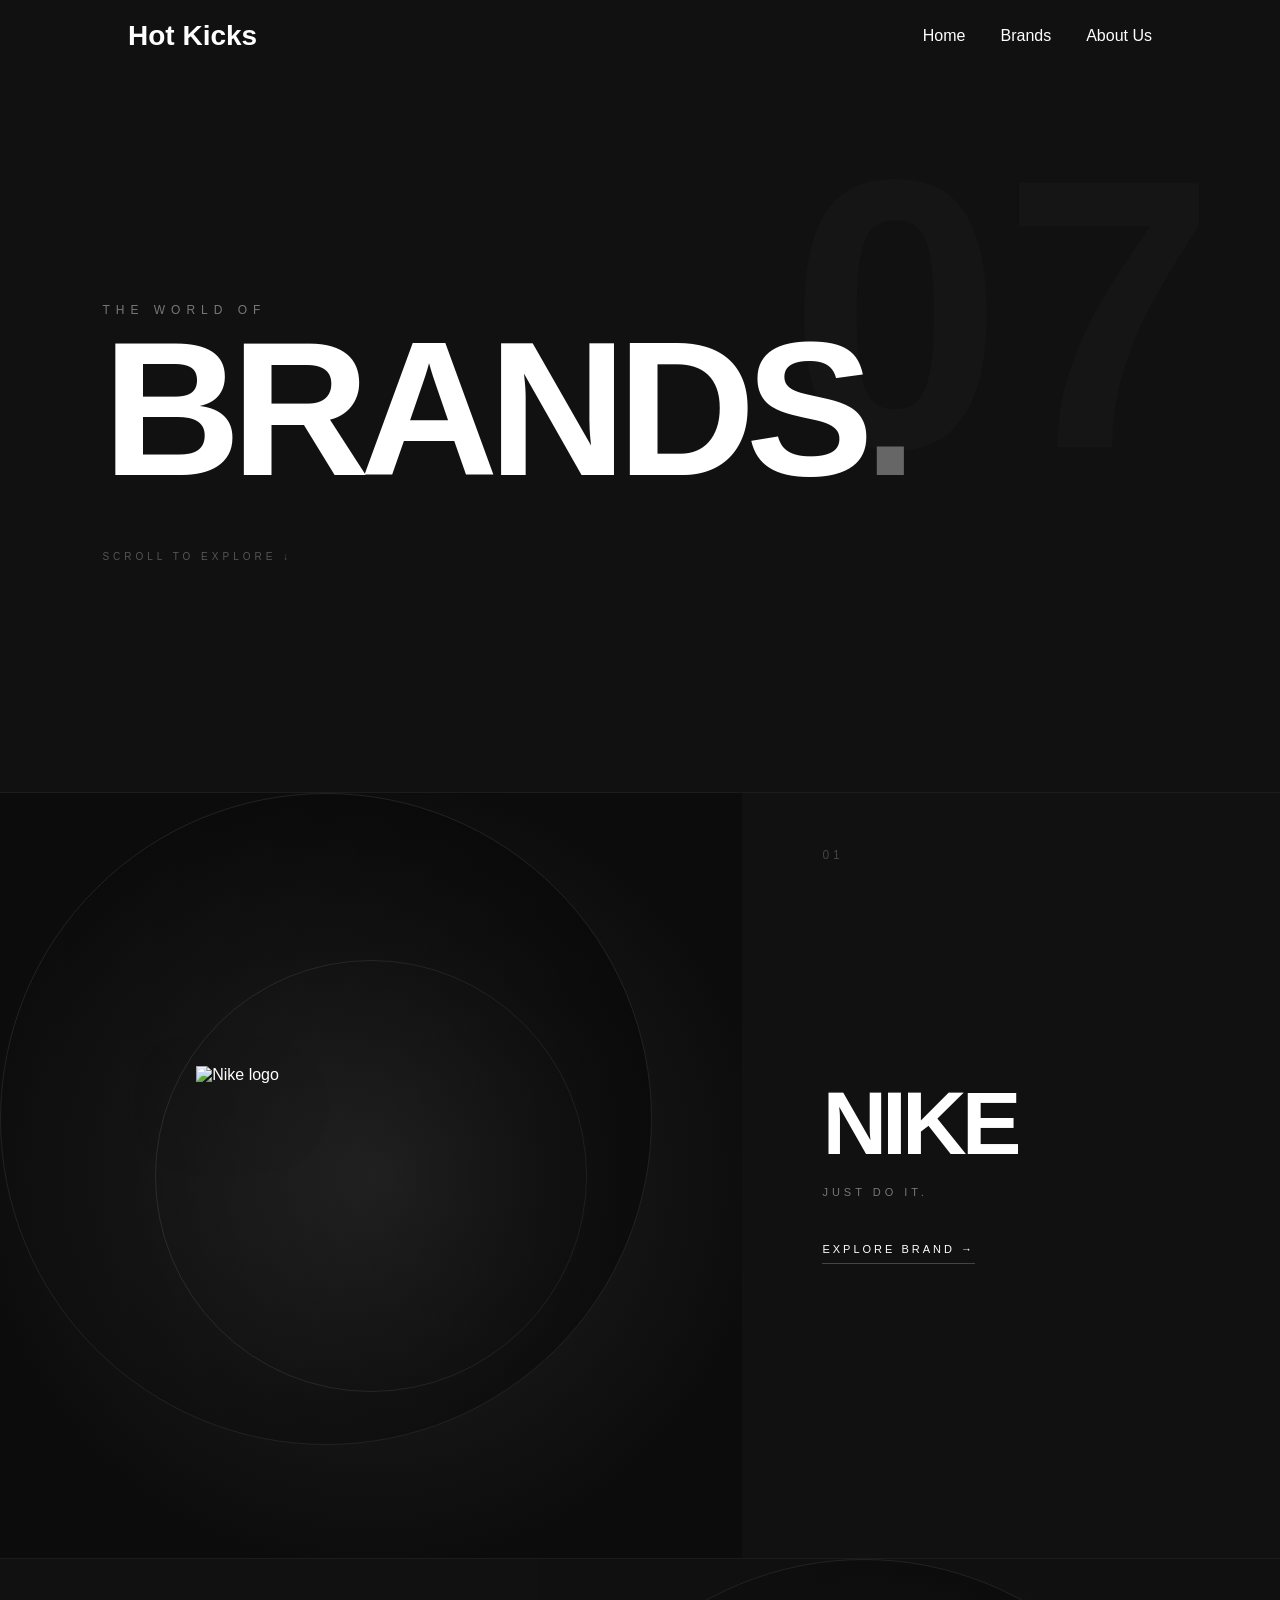
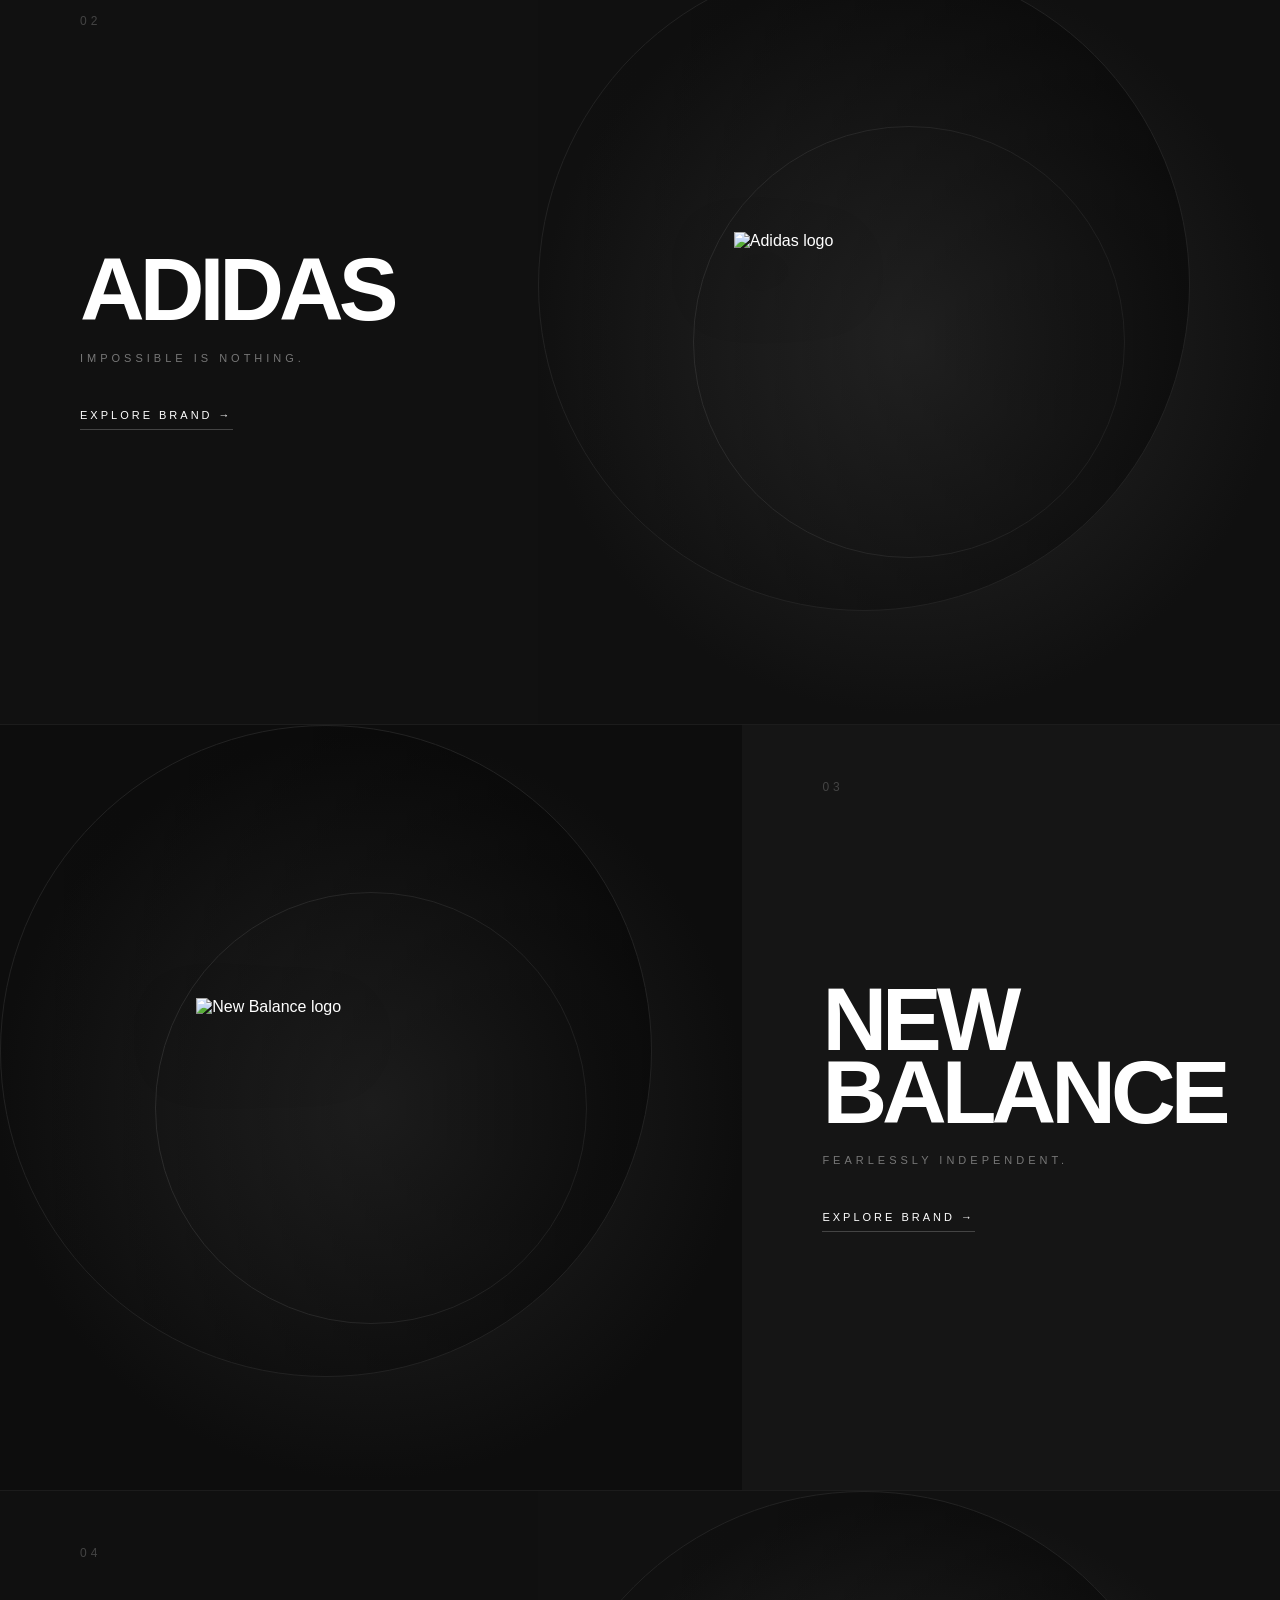
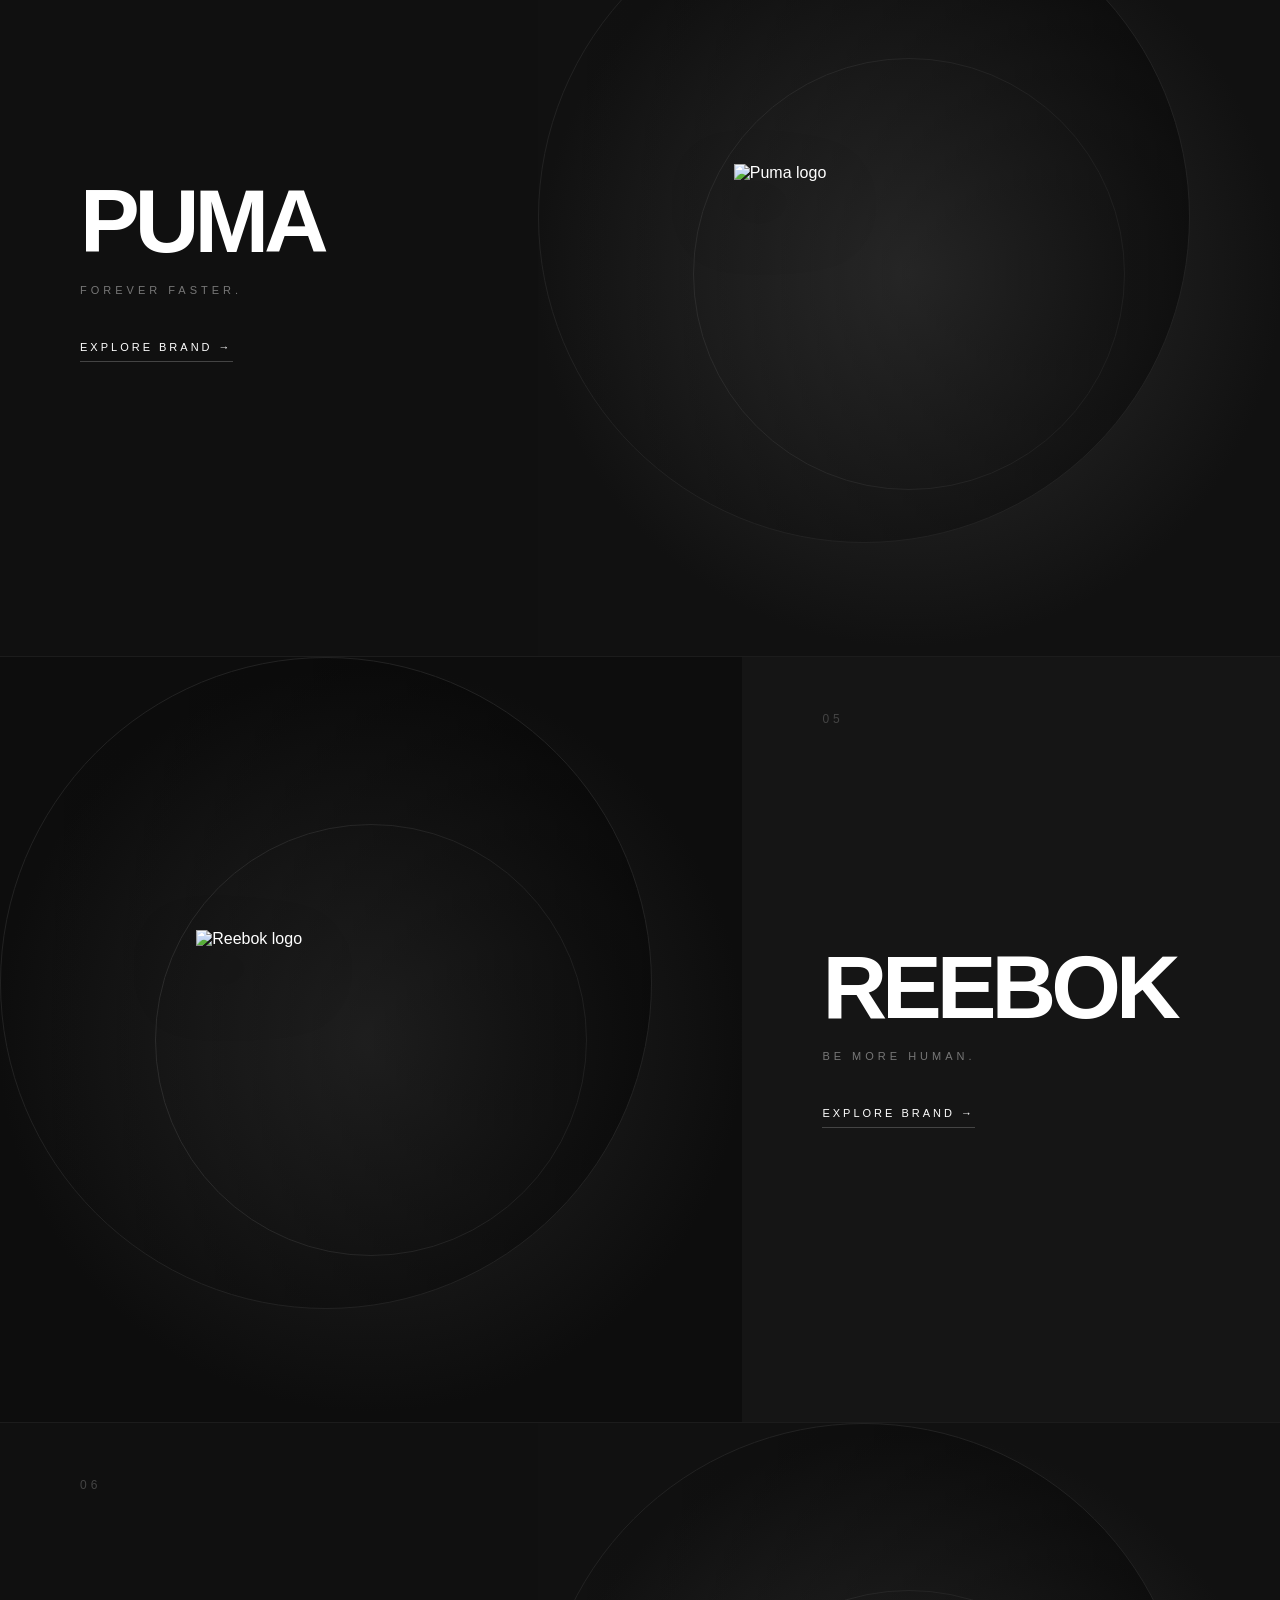
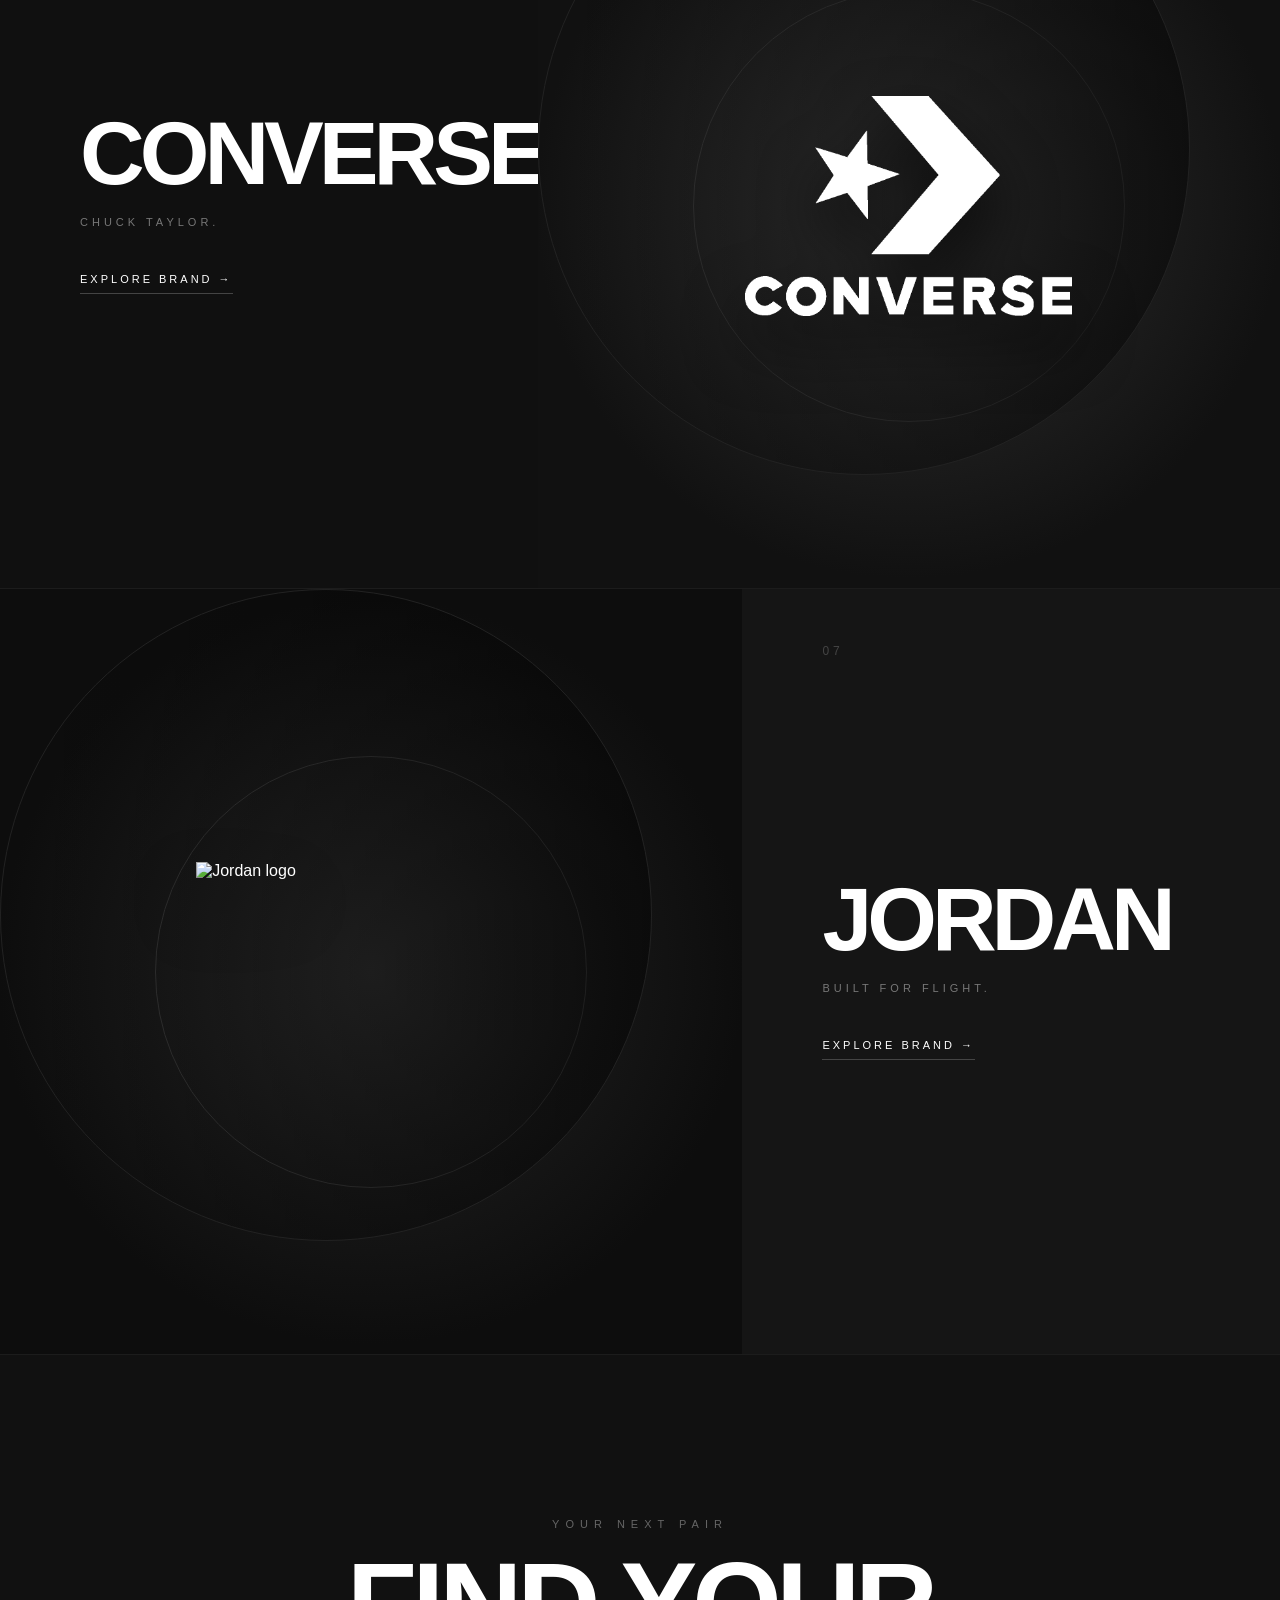
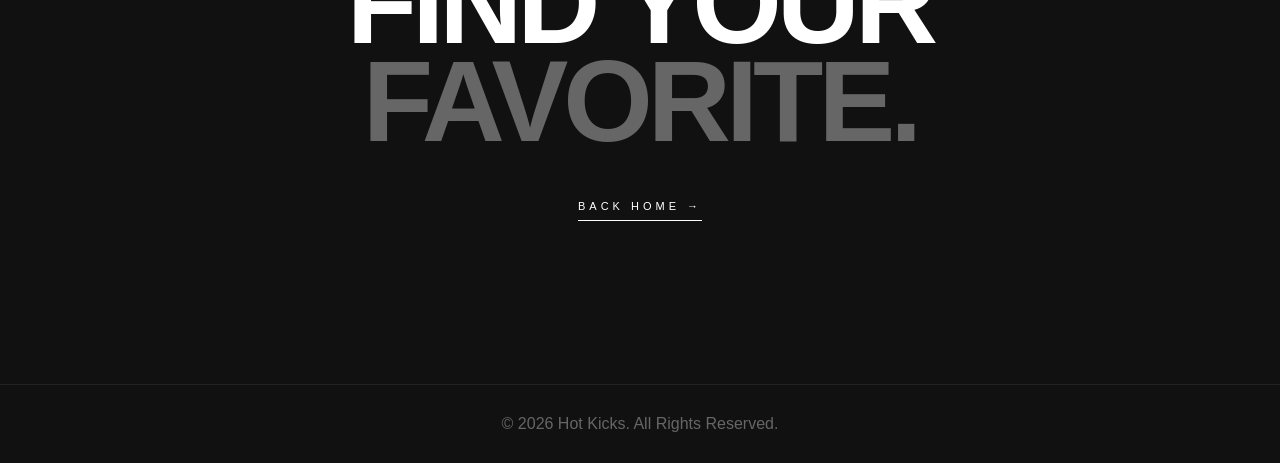
==== commit b51e1087: "finally" ====
--- a/brands.html
+++ b/brands.html
@@ -11,6 +11,8 @@
 </head>
 
 <body>
+
+    <!-- NAVBAR -->
 
     <header>
         <nav>
@@ -30,7 +32,6 @@
         <!-- HERO -->
 
         <section class="brands-hero">
-
             <p>THE WORLD OF</p>
 
             <h1>
@@ -40,7 +41,6 @@
             <div class="scroll-indicator">
                 SCROLL TO EXPLORE ↓
             </div>
-
         </section>
 
 
@@ -107,7 +107,10 @@
             <div class="brand-info">
                 <span class="brand-number">03</span>
 
-                <h2>NEW<br>BALANCE</h2>
+                <h2>
+                    NEW<br>
+                    BALANCE
+                </h2>
 
                 <p>FEARLESSLY INDEPENDENT.</p>
 
@@ -175,7 +178,7 @@
 
             <div class="brand-image">
                 <img
-                    src="https://cdn.simpleicons.org/converse/ffffff"
+                    src="converse.png.png"
                     alt="Converse logo">
             </div>
 
@@ -185,56 +188,6 @@
                 <h2>CONVERSE</h2>
 
                 <p>CHUCK TAYLOR.</p>
-
-                <span class="explore">
-                    EXPLORE BRAND →
-                </span>
-            </div>
-
-        </a>
-
-
-        <!-- VANS -->
-
-        <a href="vans.html" class="brand-section">
-
-            <div class="brand-image">
-                <img
-                    src="https://cdn.simpleicons.org/vans/ffffff"
-                    alt="Vans logo">
-            </div>
-
-            <div class="brand-info">
-                <span class="brand-number">07</span>
-
-                <h2>VANS</h2>
-
-                <p>OFF THE WALL.</p>
-
-                <span class="explore">
-                    EXPLORE BRAND →
-                </span>
-            </div>
-
-        </a>
-
-
-        <!-- ASICS -->
-
-        <a href="asics.html" class="brand-section reverse">
-
-            <div class="brand-image">
-                <img
-                    src="https://cdn.simpleicons.org/asics/ffffff"
-                    alt="ASICS logo">
-            </div>
-
-            <div class="brand-info">
-                <span class="brand-number">08</span>
-
-                <h2>ASICS</h2>
-
-                <p>SOUND MIND. SOUND BODY.</p>
 
                 <span class="explore">
                     EXPLORE BRAND →
@@ -255,11 +208,11 @@
             </div>
 
             <div class="brand-info">
-                <span class="brand-number">09</span>
+                <span class="brand-number">07</span>
 
                 <h2>JORDAN</h2>
 
-                <p>JORDAN.</p>
+                <p>BUILT FOR FLIGHT.</p>
 
                 <span class="explore">
                     EXPLORE BRAND →
@@ -276,7 +229,7 @@
             <p>YOUR NEXT PAIR</p>
 
             <h2>
-                FIND YOUR
+                FIND YOUR<br>
                 <span>FAVORITE.</span>
             </h2>
 
@@ -289,6 +242,8 @@
     </main>
 
 
+    <!-- FOOTER -->
+
     <footer>
         <p>© 2026 Hot Kicks. All Rights Reserved.</p>
     </footer>
--- a/style.css
+++ b/style.css
@@ -2315,240 +2315,426 @@
         height: 450px;
     }
 
-}/* =========================================
-   REAL SHOE IMAGES
-========================================= */
+}/* =========================================================
+   BRANDS PAGE
+========================================================= */
+
+.brands-page {
+    overflow: hidden;
+}
+
+
+/* =========================================================
+   BRANDS HERO
+========================================================= */
+
+.brands-hero {
+    min-height: 80vh;
+
+    display: flex;
+    flex-direction: column;
+    justify-content: center;
+
+    padding: 100px 8%;
+
+    position: relative;
+    overflow: hidden;
+}
+
+.brands-hero::before {
+    content: "07";
+
+    position: absolute;
+    right: 5%;
+    top: 15%;
+
+    font-size: 30vw;
+    font-weight: 900;
+    line-height: .7;
+
+    color: #151515;
+
+    z-index: -1;
+}
+
+.brands-hero p {
+    color: #777;
+
+    font-size: 12px;
+    letter-spacing: 6px;
+
+    margin-bottom: 20px;
+}
+
+.brands-hero h1 {
+    font-size: clamp(80px, 15vw, 220px);
+
+    line-height: .75;
+    letter-spacing: -10px;
+
+    margin: 0;
+}
+
+.brands-hero h1 span {
+    color: #666;
+}
+
+.scroll-indicator {
+    margin-top: 70px;
+
+    color: #555;
+
+    font-size: 10px;
+    letter-spacing: 4px;
+}
+
+
+/* =========================================================
+   BRAND SECTION
+========================================================= */
+
+.brand-section {
+    min-height: 85vh;
+
+    display: grid;
+    grid-template-columns: 58% 42%;
+
+    border-top: 1px solid #1c1c1c;
+
+    color: white;
+
+    transition: background .4s ease;
+}
+
+
+/* REVERSE */
+
+.brand-section.reverse {
+    grid-template-columns: 42% 58%;
+}
+
+
+/* =========================================================
+   BRAND IMAGE
+========================================================= */
 
 .brand-image {
     position: relative;
-    overflow: hidden;
-
-    background: #e9e9e9;
+
+    min-height: 85vh;
 
     display: flex;
     align-items: center;
     justify-content: center;
-}
-
-.brand-image img {
-    width: 100%;
-    height: 100%;
-
-    object-fit: cover;
+
+    overflow: hidden;
+
+    background:
+        radial-gradient(
+            circle at center,
+            #292929 0%,
+            #151515 45%,
+            #0c0c0c 75%
+        );
+}
+
+
+/* CIRCLE 1 */
+
+.brand-image::before {
+    content: "";
+
+    position: absolute;
+
+    width: 430px;
+    height: 430px;
+
+    border: 1px solid #303030;
+
+    border-radius: 50%;
 
     transition:
-        transform 0.8s cubic-bezier(.2,.8,.2,1),
-        filter 0.8s;
-
-    filter: grayscale(100%);
-}
-
-
-/* DARK OVERLAY */
+        transform .8s ease,
+        border-color .8s ease;
+}
+
+
+/* CIRCLE 2 */
 
 .brand-image::after {
     content: "";
 
     position: absolute;
-    inset: 0;
-
-    background:
-        linear-gradient(
-            90deg,
-            rgba(0,0,0,0.05),
-            rgba(0,0,0,0.45)
+
+    width: 650px;
+    height: 650px;
+
+    border: 1px solid #222;
+
+    border-radius: 50%;
+
+    transition:
+        transform 1s ease,
+        border-color 1s ease;
+}
+
+
+/* LOGO */
+
+.brand-image img {
+    position: relative;
+
+    z-index: 2;
+
+    width: 55%;
+    max-width: 350px;
+    height: 220px;
+
+    object-fit: contain;
+
+    transition:
+        transform .7s cubic-bezier(.2,.8,.2,1),
+        filter .7s ease;
+}
+
+
+/* HOVER */
+
+.brand-section:hover .brand-image img {
+    transform: scale(1.15);
+
+    filter:
+        drop-shadow(
+            0 20px 35px rgba(255,255,255,.15)
         );
-
-    pointer-events: none;
-}
-
-
-/* HOVER */
-
-.brand-section:hover .brand-image img {
-    transform: scale(1.12);
-
-    filter: grayscale(0%);
-}
-
-
-/* SUBTLE IMAGE MOVEMENT */
-
-.brand-section:nth-child(odd) .brand-image img {
-    transform-origin: center;
-}
-
-.brand-section:nth-child(even) .brand-image img {
-    transform-origin: center;
-}
-
-.brand-section:hover .brand-image img {
-    transform:
-        scale(1.12)
-        rotate(1deg);
-}
-
-
-/* MOBILE */
-
-@media (max-width: 800px) {
-
-    .brand-image {
-        height: 55vh;
-    }
-
-    .brand-image img {
-        object-fit: cover;
-    }
-
-}/* =========================================
-   BRAND LOGO VISUAL
-========================================= */
-
-.brand-image {
+}
+
+.brand-section:hover .brand-image::before {
+    transform: scale(1.15);
+    border-color: #444;
+}
+
+.brand-section:hover .brand-image::after {
+    transform: scale(1.08);
+    border-color: #333;
+}
+
+
+/* =========================================================
+   BRAND INFORMATION
+========================================================= */
+
+.brand-info {
     position: relative;
-    overflow: hidden;
+
+    min-height: 85vh;
 
     display: flex;
+    flex-direction: column;
+    justify-content: center;
+
+    padding: 80px;
+
+    background: #111;
+}
+
+
+/* NUMBER */
+
+.brand-number {
+    position: absolute;
+
+    top: 55px;
+    left: 80px;
+
+    color: #444;
+
+    font-size: 12px;
+    letter-spacing: 4px;
+}
+
+
+/* BRAND NAME */
+
+.brand-info h2 {
+    font-size: clamp(60px, 7vw, 115px);
+
+    line-height: .82;
+
+    letter-spacing: -5px;
+
+    margin: 0 0 25px;
+
+    transition:
+        transform .5s ease,
+        letter-spacing .5s ease;
+}
+
+.brand-section:hover .brand-info h2 {
+    transform: translateX(12px);
+
+    letter-spacing: -2px;
+}
+
+
+/* TAGLINE */
+
+.brand-info p {
+    color: #777;
+
+    font-size: 11px;
+    letter-spacing: 4px;
+
+    margin-bottom: 45px;
+}
+
+
+/* EXPLORE */
+
+.explore {
+    width: fit-content;
+
+    color: white;
+
+    font-size: 11px;
+    letter-spacing: 3px;
+
+    padding-bottom: 8px;
+
+    border-bottom: 1px solid #444;
+
+    transition:
+        padding .3s ease,
+        border-color .3s ease;
+}
+
+.brand-section:hover .explore {
+    padding-right: 18px;
+    border-color: white;
+}
+
+
+/* =========================================================
+   ALTERNATING BACKGROUNDS
+========================================================= */
+
+.brand-section:nth-of-type(2) .brand-info {
+    background: #111;
+}
+
+.brand-section:nth-of-type(3) .brand-info {
+    background: #151515;
+}
+
+.brand-section:nth-of-type(4) .brand-info {
+    background: #101010;
+}
+
+.brand-section:nth-of-type(5) .brand-info {
+    background: #151515;
+}
+
+.brand-section:nth-of-type(6) .brand-info {
+    background: #101010;
+
+}
+
+.brand-section:nth-of-type(7) .brand-info {
+    background: #151515;
+}
+
+
+/* =========================================================
+   END SECTION
+========================================================= */
+
+.brands-end {
+    min-height: 70vh;
+
+    display: flex;
+    flex-direction: column;
+
     align-items: center;
     justify-content: center;
 
-    background: #151515;
-}
-
-
-/* GIANT CIRCLES */
-
-.brand-image::before {
-    content: "";
-
-    position: absolute;
-
-    width: 450px;
-    height: 450px;
-
-    border: 1px solid #292929;
-
-    border-radius: 50%;
-
-    transition: 0.8s;
-}
-
-
-.brand-image::after {
-    content: "";
-
-    position: absolute;
-
-    width: 650px;
-    height: 650px;
-
-    border: 1px solid #202020;
-
-    border-radius: 50%;
-
-    transition: 1s;
-}
-
-
-/* LOGO */
-
-.brand-image img {
-    position: relative;
-
-    z-index: 2;
-
-    width: 55%;
-    max-width: 400px;
-
-    height: 250px;
-
-    object-fit: contain;
-
-    transition:
-        transform 0.7s cubic-bezier(.2,.8,.2,1),
-        filter 0.7s;
-}
-
-
-/* HOVER LOGO */
-
-.brand-section:hover .brand-image img {
-    transform: scale(1.2);
-
-    filter:
-        drop-shadow(
-            0 20px 30px rgba(255,255,255,0.15)
-        );
-}
-
-
-/* HOVER CIRCLES */
-
-.brand-section:hover .brand-image::before {
-    transform: scale(1.2);
-
-    border-color: #444;
-}
-
-
-.brand-section:hover .brand-image::after {
-    transform: scale(1.1);
-
-    border-color: #333;
-}
-
-
-/* DIFFERENT BRAND BACKGROUNDS */
-
-.brand-section:nth-child(2) .brand-image {
-    background: #111;
-}
-
-.brand-section:nth-child(3) .brand-image {
-    background: #181818;
-}
-
-.brand-section:nth-child(4) .brand-image {
-    background: #101010;
-}
-
-.brand-section:nth-child(5) .brand-image {
-    background: #191919;
-}
-
-.brand-section:nth-child(6) .brand-image {
-    background: #121212;
-}
-
-.brand-section:nth-child(7) .brand-image {
-    background: #171717;
-}
-
-.brand-section:nth-child(8) .brand-image {
-    background: #101010;
-}
-
-.brand-section:nth-child(9) .brand-image {
-    background: #181818;
-}
-
-.brand-section:nth-child(10) .brand-image {
-    background: #111;
-}
-
-
-/* MOBILE */
+    text-align: center;
+
+    border-top: 1px solid #1c1c1c;
+}
+
+.brands-end p {
+    color: #666;
+
+    font-size: 11px;
+    letter-spacing: 6px;
+
+    margin-bottom: 25px;
+}
+
+.brands-end h2 {
+    font-size: clamp(55px, 9vw, 130px);
+
+    line-height: .85;
+
+    letter-spacing: -5px;
+
+    margin-bottom: 50px;
+}
+
+.brands-end h2 span {
+    color: #666;
+}
+
+.brands-end a {
+    color: white;
+
+    font-size: 11px;
+    letter-spacing: 4px;
+
+    padding-bottom: 8px;
+
+    border-bottom: 1px solid white;
+}
+
+
+/* =========================================================
+   MOBILE
+========================================================= */
 
 @media (max-width: 800px) {
 
+    .brands-hero {
+        min-height: 70vh;
+        padding: 70px 20px;
+    }
+
+    .brands-hero h1 {
+        font-size: 80px;
+        letter-spacing: -5px;
+    }
+
+
+    /* Stack every brand */
+
+    .brand-section,
+    .brand-section.reverse {
+        display: flex;
+        flex-direction: column;
+
+        min-height: 0;
+    }
+
+
+    /* Logo */
+
     .brand-image {
+        min-height: 55vh;
         height: 55vh;
     }
 
     .brand-image img {
         width: 65%;
-        height: 200px;
+        height: 180px;
     }
 
     .brand-image::before {
@@ -2561,4 +2747,33 @@
         height: 420px;
     }
 
+
+    /* Info */
+
+    .brand-info {
+        min-height: 380px;
+
+        padding: 70px 30px;
+    }
+
+    .brand-number {
+        top: 30px;
+        left: 30px;
+    }
+
+    .brand-info h2 {
+        font-size: 70px;
+    }
+
+
+    /* End */
+
+    .brands-end {
+        min-height: 60vh;
+        padding: 80px 20px;
+    }
+
+    .brands-end h2 {
+        font-size: 65px;
+    }
 }
